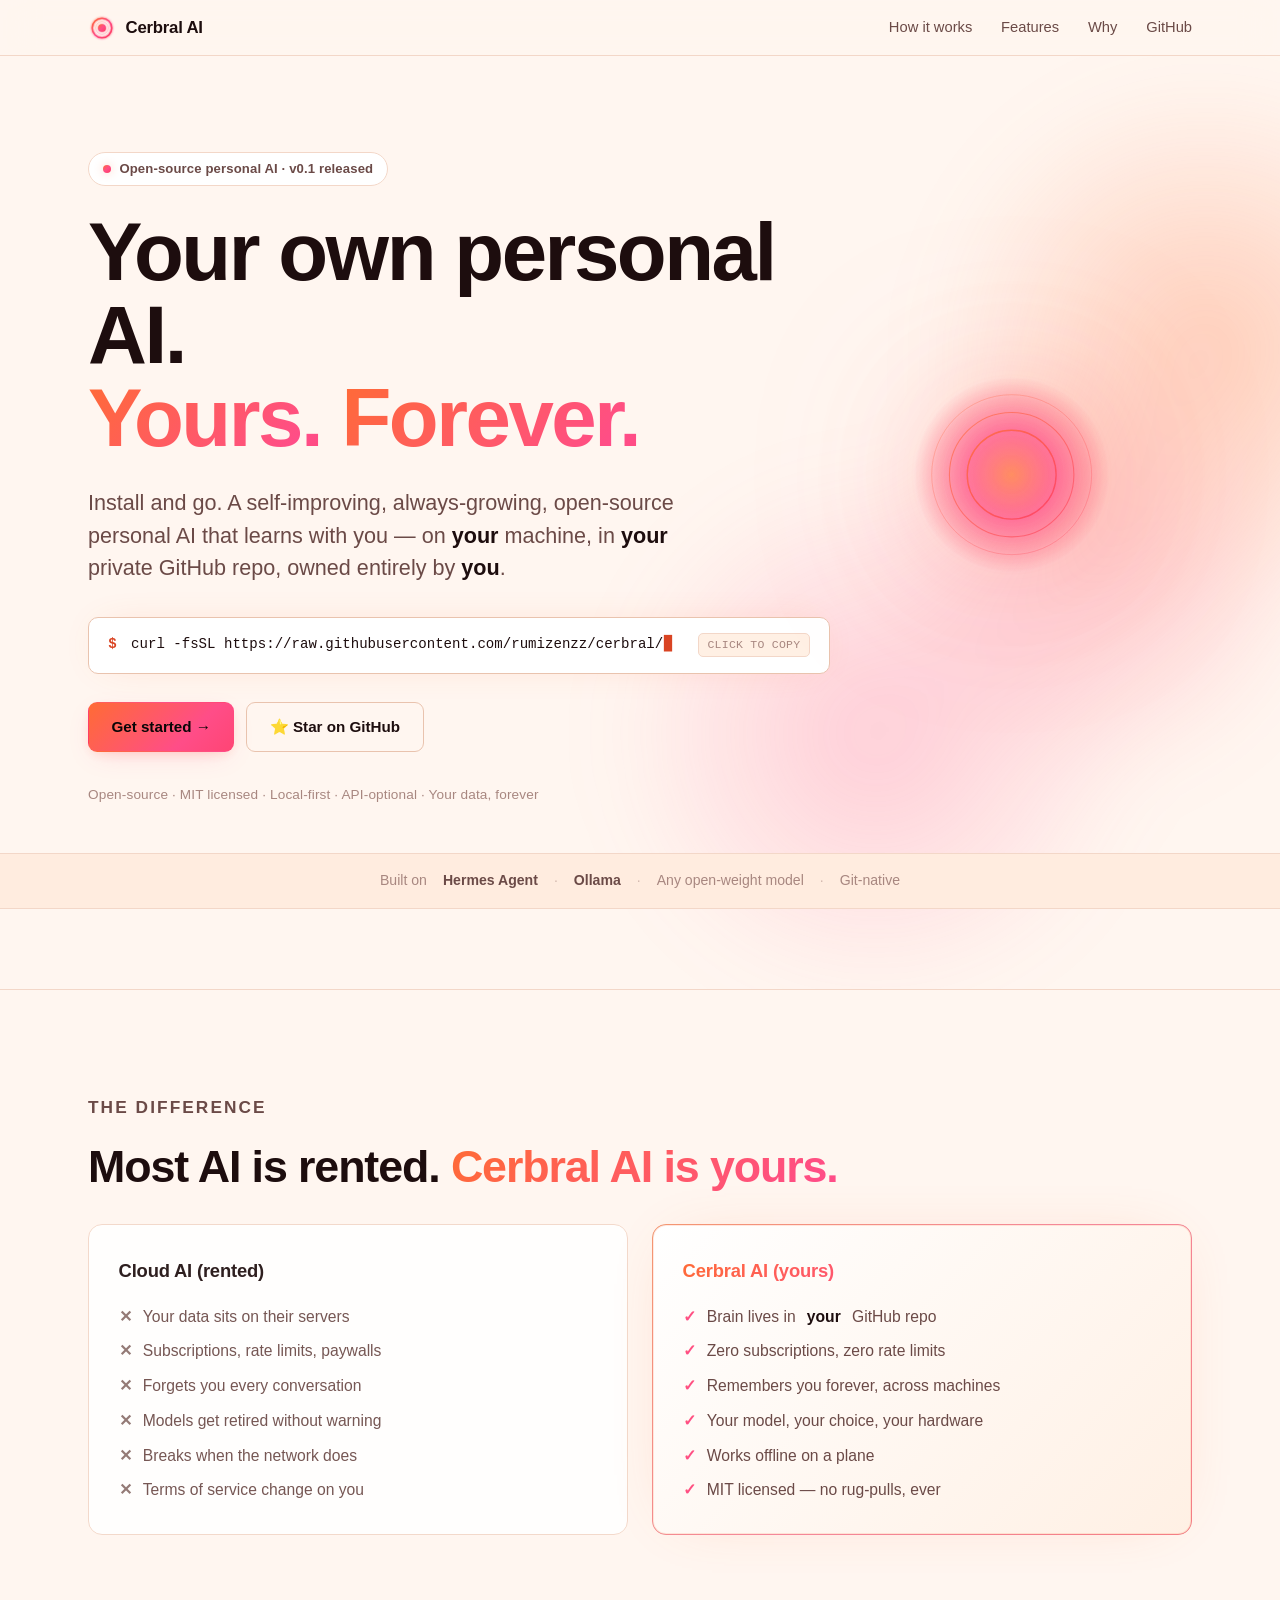
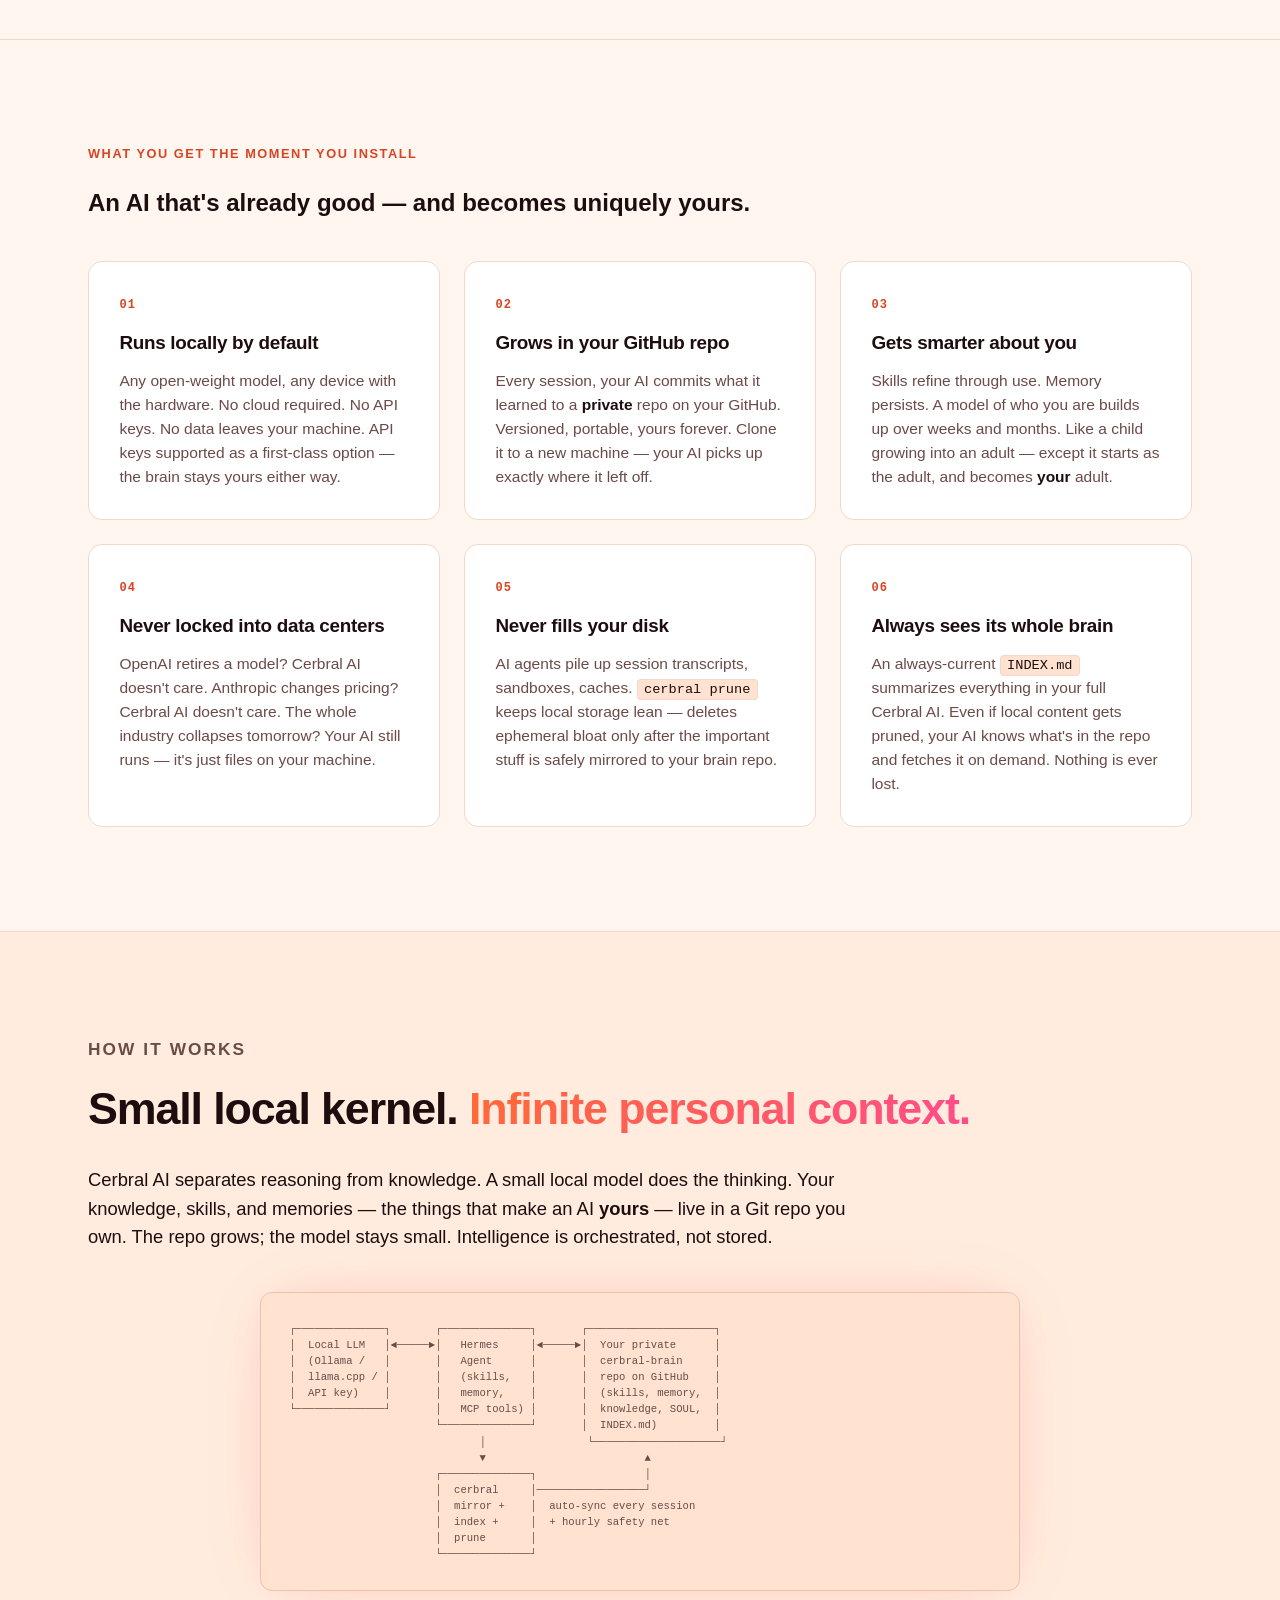
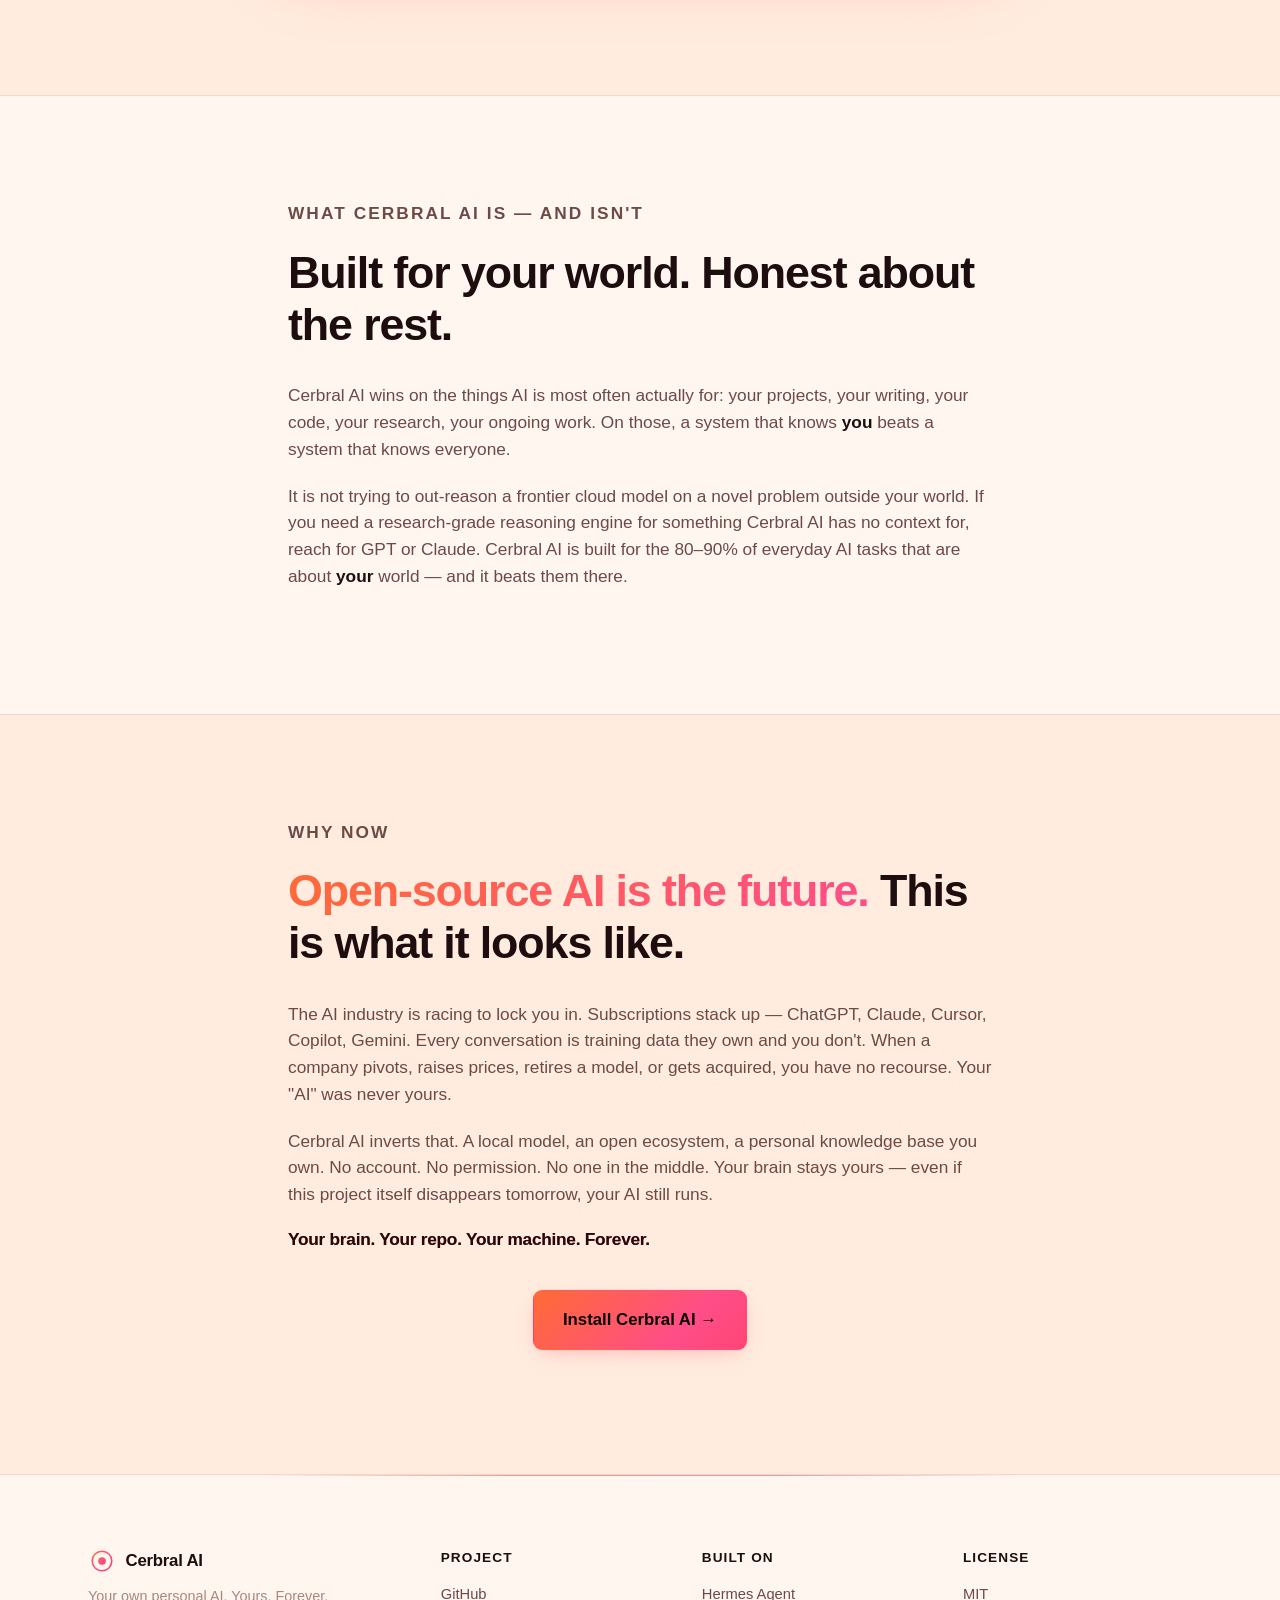
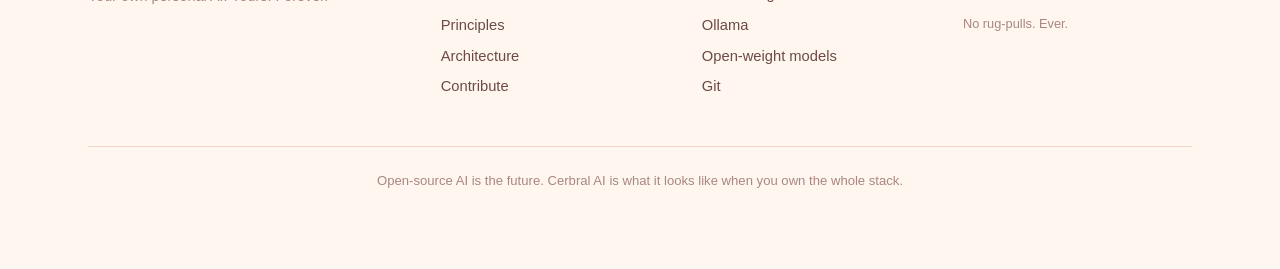
==== site/index.html @ 48c2783c "Magical redesign: warm orange/pink brand, animated hero, typing install cmd Landing page v2 \u2014 f" ====
<!doctype html>
<html lang="en">
<head>
  <meta charset="utf-8">
  <meta name="viewport" content="width=device-width, initial-scale=1">
  <title>Cerbral AI — Your own personal AI. Yours. Forever.</title>
  <meta name="description" content="Install and go. An open-source self-improving personal AI that runs on your machine and learns with you — all your data lives in your own GitHub repo. Never locked behind a paywall. Never in a data center.">
  <meta name="theme-color" content="#0a0607">
  <meta property="og:title" content="Cerbral AI — Your own personal AI. Yours. Forever.">
  <meta property="og:description" content="Install and go. An open-source self-improving personal AI that runs on your machine and learns with you — all your data lives in your own GitHub repo.">
  <meta property="og:type" content="website">
  <meta property="og:url" content="https://cerbral.netlify.app/">
  <link rel="icon" href="data:image/svg+xml,%3Csvg xmlns='http://www.w3.org/2000/svg' viewBox='0 0 100 100'%3E%3Cdefs%3E%3ClinearGradient id='g' x1='0' x2='1' y1='0' y2='1'%3E%3Cstop offset='0%25' stop-color='%23ff6b35'/%3E%3Cstop offset='100%25' stop-color='%23ff3b5c'/%3E%3C/linearGradient%3E%3C/defs%3E%3Ctext y='.9em' font-size='90' fill='url(%23g)'%3E%E2%9C%A6%3C/text%3E%3C/svg%3E">
  <link rel="stylesheet" href="style.css">
</head>
<body>
  <nav class="topbar">
    <div class="container">
      <a class="brand" href="/">
        <svg class="brand-mark" viewBox="0 0 40 40" xmlns="http://www.w3.org/2000/svg" aria-hidden="true">
          <defs>
            <linearGradient id="brandGrad" x1="0" x2="1" y1="0" y2="1">
              <stop offset="0%" stop-color="#ff6b35"/>
              <stop offset="50%" stop-color="#ff4d88"/>
              <stop offset="100%" stop-color="#ff3b5c"/>
            </linearGradient>
            <filter id="brandGlow" x="-50%" y="-50%" width="200%" height="200%">
              <feGaussianBlur stdDeviation="1.6" result="b"/>
              <feMerge><feMergeNode in="b"/><feMergeNode in="SourceGraphic"/></feMerge>
            </filter>
          </defs>
          <circle cx="20" cy="20" r="14" fill="none" stroke="url(#brandGrad)" stroke-width="2.2" filter="url(#brandGlow)"/>
          <circle cx="20" cy="20" r="5.5" fill="url(#brandGrad)" filter="url(#brandGlow)"/>
          <circle cx="20" cy="20" r="9" fill="none" stroke="url(#brandGrad)" stroke-width="0.8" opacity="0.5"/>
        </svg>
        <span>Cerbral AI</span>
      </a>
      <div class="navlinks">
        <a href="#how">How it works</a>
        <a href="#pillars">Features</a>
        <a href="#why">Why</a>
        <a href="https://github.com/rumizenzz/cerbral">GitHub</a>
      </div>
    </div>
  </nav>

  <header class="hero">
    <div class="hero-orb" aria-hidden="true"></div>
    <div class="container hero-grid">
      <div class="hero-left">
        <p class="eyebrow">
          <span class="eyebrow-dot"></span>
          Open-source personal AI · v0.1 released
        </p>
        <h1>
          Your own personal AI.<br>
          <span class="accent">Yours.</span>
          <span class="accent">Forever.</span>
        </h1>
        <p class="lede">
          Install and go. A self-improving, always-growing, open-source
          personal AI that learns with you — on <em>your</em> machine, in
          <em>your</em> private GitHub repo, owned entirely by <em>you</em>.
        </p>
        <div class="install-wrap">
          <div class="install-code" id="installCode" role="button" tabindex="0" aria-label="Click to copy install command">
            <span class="prompt">$</span>
            <span class="cmd"><span id="typed"></span><span class="caret" id="caret">▊</span></span>
            <span class="copy-hint" id="copyHint">click to copy</span>
          </div>
        </div>
        <p class="ctas">
          <a class="btn primary" href="https://github.com/rumizenzz/cerbral#quick-install">Get started →</a>
          <a class="btn ghost" href="https://github.com/rumizenzz/cerbral">⭐ Star on GitHub</a>
        </p>
        <p class="meta">
          Open-source · MIT licensed · Local-first · API-optional · Your data, forever
        </p>
      </div>
      <div class="hero-right">
        <div class="orb-core" aria-hidden="true">
          <svg viewBox="0 0 240 240" class="orb-svg">
            <defs>
              <radialGradient id="orbFill" cx="50%" cy="50%" r="50%">
                <stop offset="0%" stop-color="#ff8a5c" stop-opacity="0.95"/>
                <stop offset="45%" stop-color="#ff4d88" stop-opacity="0.7"/>
                <stop offset="100%" stop-color="#ff3b5c" stop-opacity="0"/>
              </radialGradient>
              <linearGradient id="ringGrad" x1="0" x2="1" y1="0" y2="1">
                <stop offset="0%" stop-color="#ff6b35"/>
                <stop offset="100%" stop-color="#ff3b5c"/>
              </linearGradient>
            </defs>
            <circle cx="120" cy="120" r="110" fill="url(#orbFill)"/>
            <circle cx="120" cy="120" r="70" fill="none" stroke="url(#ringGrad)" stroke-width="1.2" opacity="0.6" class="ring ring-1"/>
            <circle cx="120" cy="120" r="90" fill="none" stroke="url(#ringGrad)" stroke-width="0.8" opacity="0.4" class="ring ring-2"/>
            <circle cx="120" cy="120" r="50" fill="none" stroke="url(#ringGrad)" stroke-width="1.5" opacity="0.8" class="ring ring-3"/>
          </svg>
        </div>
      </div>
    </div>
    <div class="trust-strip">
      <div class="container trust-row">
        <span>Built on</span>
        <a href="https://github.com/NousResearch/hermes-agent">Hermes Agent</a>
        <span class="dot">·</span>
        <a href="https://ollama.com">Ollama</a>
        <span class="dot">·</span>
        <span>Any open-weight model</span>
        <span class="dot">·</span>
        <span>Git-native</span>
      </div>
    </div>
  </header>

  <section class="section compare" id="compare">
    <div class="container">
      <p class="section-eyebrow">The difference</p>
      <h2>Most AI is rented. <span class="accent">Cerbral AI is yours.</span></h2>
      <div class="compare-grid">
        <div class="compare-card their">
          <h3>Cloud AI (rented)</h3>
          <ul>
            <li><span class="x">✕</span> Your data sits on their servers</li>
            <li><span class="x">✕</span> Subscriptions, rate limits, paywalls</li>
            <li><span class="x">✕</span> Forgets you every conversation</li>
            <li><span class="x">✕</span> Models get retired without warning</li>
            <li><span class="x">✕</span> Breaks when the network does</li>
            <li><span class="x">✕</span> Terms of service change on you</li>
          </ul>
        </div>
        <div class="compare-card ours">
          <h3>Cerbral AI (yours)</h3>
          <ul>
            <li><span class="check">✓</span> Brain lives in <em>your</em> GitHub repo</li>
            <li><span class="check">✓</span> Zero subscriptions, zero rate limits</li>
            <li><span class="check">✓</span> Remembers you forever, across machines</li>
            <li><span class="check">✓</span> Your model, your choice, your hardware</li>
            <li><span class="check">✓</span> Works offline on a plane</li>
            <li><span class="check">✓</span> MIT licensed — no rug-pulls, ever</li>
          </ul>
        </div>
      </div>
    </div>
  </section>

  <section class="pillars" id="pillars">
    <div class="container">
      <p class="section-eyebrow">What you get the moment you install</p>
      <h2>An AI that's already good — and becomes uniquely <span class="accent">yours</span>.</h2>
      <div class="pillar-grid">
        <div class="pillar">
          <div class="pillar-num">01</div>
          <h3>Runs locally by default</h3>
          <p>Any open-weight model, any device with the hardware. No cloud required. No API keys. No data leaves your machine. API keys supported as a first-class option — the brain stays yours either way.</p>
        </div>
        <div class="pillar">
          <div class="pillar-num">02</div>
          <h3>Grows in your GitHub repo</h3>
          <p>Every session, your AI commits what it learned to a <em>private</em> repo on your GitHub. Versioned, portable, yours forever. Clone it to a new machine — your AI picks up exactly where it left off.</p>
        </div>
        <div class="pillar">
          <div class="pillar-num">03</div>
          <h3>Gets smarter about you</h3>
          <p>Skills refine through use. Memory persists. A model of who you are builds up over weeks and months. Like a child growing into an adult — except it starts as the adult, and becomes <em>your</em> adult.</p>
        </div>
        <div class="pillar">
          <div class="pillar-num">04</div>
          <h3>Never locked into data centers</h3>
          <p>OpenAI retires a model? Cerbral AI doesn't care. Anthropic changes pricing? Cerbral AI doesn't care. The whole industry collapses tomorrow? Your AI still runs — it's just files on your machine.</p>
        </div>
        <div class="pillar">
          <div class="pillar-num">05</div>
          <h3>Never fills your disk</h3>
          <p>AI agents pile up session transcripts, sandboxes, caches. <code>cerbral prune</code> keeps local storage lean — deletes ephemeral bloat only after the important stuff is safely mirrored to your brain repo.</p>
        </div>
        <div class="pillar">
          <div class="pillar-num">06</div>
          <h3>Always sees its whole brain</h3>
          <p>An always-current <code>INDEX.md</code> summarizes everything in your full Cerbral AI. Even if local content gets pruned, your AI knows what's in the repo and fetches it on demand. Nothing is ever lost.</p>
        </div>
      </div>
    </div>
  </section>

  <section class="section dark" id="how">
    <div class="container">
      <p class="section-eyebrow">How it works</p>
      <h2>Small local kernel. <span class="accent">Infinite personal context.</span></h2>
      <p class="section-lede">
        Cerbral AI separates reasoning from knowledge. A small local model
        does the thinking. Your knowledge, skills, and memories — the things
        that make an AI <em>yours</em> — live in a Git repo you own. The
        repo grows; the model stays small. Intelligence is orchestrated,
        not stored.
      </p>
      <pre class="diagram"><code>┌──────────────┐       ┌──────────────┐       ┌────────────────────┐
│  Local LLM   │◄─────►│   Hermes     │◄─────►│  Your private      │
│  (Ollama /   │       │   Agent      │       │  cerbral-brain     │
│  llama.cpp / │       │   (skills,   │       │  repo on GitHub    │
│  API key)    │       │   memory,    │       │  (skills, memory,  │
└──────────────┘       │   MCP tools) │       │  knowledge, SOUL,  │
                       └──────────────┘       │  INDEX.md)         │
                              │                └────────────────────┘
                              ▼                         ▲
                       ┌──────────────┐                 │
                       │  cerbral     │─────────────────┘
                       │  mirror +    │  auto-sync every session
                       │  index +     │  + hourly safety net
                       │  prune       │
                       └──────────────┘</code></pre>
    </div>
  </section>

  <section class="section" id="what-it-is">
    <div class="container narrow">
      <p class="section-eyebrow">What Cerbral AI is — and isn't</p>
      <h2>Built for your world. Honest about the rest.</h2>
      <p>
        Cerbral AI wins on the things AI is most often actually for: your
        projects, your writing, your code, your research, your ongoing work.
        On those, a system that knows <em>you</em> beats a system that knows
        everyone.
      </p>
      <p>
        It is not trying to out-reason a frontier cloud model on a novel
        problem outside your world. If you need a research-grade reasoning
        engine for something Cerbral AI has no context for, reach for GPT or
        Claude. Cerbral AI is built for the 80–90% of everyday AI tasks that
        are about <em>your</em> world — and it beats them there.
      </p>
    </div>
  </section>

  <section class="section dark" id="why">
    <div class="container narrow">
      <p class="section-eyebrow">Why now</p>
      <h2><span class="accent">Open-source AI is the future.</span> This is what it looks like.</h2>
      <p>
        The AI industry is racing to lock you in. Subscriptions stack up —
        ChatGPT, Claude, Cursor, Copilot, Gemini. Every conversation is
        training data they own and you don't. When a company pivots, raises
        prices, retires a model, or gets acquired, you have no recourse.
        Your "AI" was never yours.
      </p>
      <p>
        Cerbral AI inverts that. A local model, an open ecosystem, a
        personal knowledge base you own. No account. No permission. No one
        in the middle. Your brain stays yours — even if this project itself
        disappears tomorrow, your AI still runs.
      </p>
      <p class="tagline">
        <strong>Your brain. Your repo. Your machine. Forever.</strong>
      </p>
      <p class="ctas center">
        <a class="btn primary big" href="https://github.com/rumizenzz/cerbral#quick-install">Install Cerbral AI →</a>
      </p>
    </div>
  </section>

  <footer>
    <div class="container">
      <div class="footer-grid">
        <div class="footer-brand">
          <a class="brand" href="/">
            <svg class="brand-mark" viewBox="0 0 40 40" aria-hidden="true">
              <use href="#brandGrad-ref" />
              <circle cx="20" cy="20" r="14" fill="none" stroke="url(#brandGrad)" stroke-width="2.2"/>
              <circle cx="20" cy="20" r="5.5" fill="url(#brandGrad)"/>
            </svg>
            <span>Cerbral AI</span>
          </a>
          <p class="small">Your own personal AI. Yours. Forever.</p>
        </div>
        <div class="footer-col">
          <h4>Project</h4>
          <a href="https://github.com/rumizenzz/cerbral">GitHub</a>
          <a href="https://github.com/rumizenzz/cerbral/blob/main/PRINCIPLES.md">Principles</a>
          <a href="https://github.com/rumizenzz/cerbral/blob/main/docs/architecture.md">Architecture</a>
          <a href="https://github.com/rumizenzz/cerbral/blob/main/CONTRIBUTING.md">Contribute</a>
        </div>
        <div class="footer-col">
          <h4>Built on</h4>
          <a href="https://github.com/NousResearch/hermes-agent">Hermes Agent</a>
          <a href="https://ollama.com">Ollama</a>
          <a href="https://huggingface.co">Open-weight models</a>
          <a href="https://git-scm.com">Git</a>
        </div>
        <div class="footer-col">
          <h4>License</h4>
          <a href="https://github.com/rumizenzz/cerbral/blob/main/LICENSE">MIT</a>
          <p class="small">No rug-pulls. Ever.</p>
        </div>
      </div>
      <p class="footer-bottom small">
        Open-source AI is the future. Cerbral AI is what it looks like when you own the whole stack.
      </p>
    </div>
  </footer>

  <script src="main.js" defer></script>
</body>
</html>
---- site/style.css ----
:root {
  /* Cerbral AI warm brand palette */
  --brand-orange: #ff6b35;
  --brand-pink:   #ff4d88;
  --brand-red:    #ff3b5c;
  --brand-peach:  #ffa06b;
  --brand-amber:  #ffb877;
  --brand-gradient: linear-gradient(135deg, #ff6b35 0%, #ff4d88 50%, #ff3b5c 100%);
  --brand-gradient-soft: linear-gradient(135deg, rgba(255,107,53,.15) 0%, rgba(255,77,136,.12) 100%);

  --bg:          #0a0607;
  --bg-elev:     #120c0e;
  --bg-card:     #1a1215;
  --bg-card-2:   #201519;
  --fg:          #f6ede9;
  --fg-muted:    #c3a8a2;
  --fg-subtle:   #8b706c;
  --accent:      var(--brand-orange);
  --accent-2:    var(--brand-pink);
  --rule:        #2a1d20;
  --rule-strong: #3a272b;
  --code-bg:     #1d1216;
  --glow-orange: rgba(255, 107, 53, 0.30);
  --glow-pink:   rgba(255, 77, 136, 0.25);
  --glow-red:    rgba(255, 59, 92, 0.25);

  --ff-sans: -apple-system, BlinkMacSystemFont, "Inter", "Segoe UI", "Helvetica Neue", Arial, sans-serif;
  --ff-mono: ui-monospace, "SF Mono", "JetBrains Mono", Menlo, Consolas, monospace;
  --ff-display: "Inter", -apple-system, BlinkMacSystemFont, sans-serif;
}

@media (prefers-color-scheme: light) {
  :root {
    --bg:          #fff6f0;
    --bg-elev:     #ffecdf;
    --bg-card:     #ffffff;
    --bg-card-2:   #fff0e4;
    --fg:          #1d0d0e;
    --fg-muted:    #6b4a47;
    --fg-subtle:   #a88780;
    --accent:      #d94423;
    --accent-2:    #c63472;
    --rule:        #f3d7c8;
    --rule-strong: #e9c3ae;
    --code-bg:     #ffe3d0;
  }
}

* { box-sizing: border-box; }

html { scroll-behavior: smooth; }

html, body {
  margin: 0;
  padding: 0;
  background: var(--bg);
  color: var(--fg);
  font-family: var(--ff-sans);
  line-height: 1.55;
  -webkit-font-smoothing: antialiased;
  text-rendering: optimizeLegibility;
  overflow-x: hidden;
}

a {
  color: var(--accent);
  text-decoration: none;
  border-bottom: 1px solid transparent;
  transition: color 0.2s ease, border-color 0.2s ease;
}
a:hover { color: var(--accent-2); border-bottom-color: var(--accent-2); }

code {
  font-family: var(--ff-mono);
  font-size: 0.92em;
  background: var(--code-bg);
  padding: 0.15em 0.45em;
  border-radius: 4px;
  color: var(--fg);
  border: 1px solid var(--rule);
}

pre {
  font-family: var(--ff-mono);
  background: var(--code-bg);
  padding: 1.75rem;
  border-radius: 12px;
  overflow-x: auto;
  font-size: 0.78rem;
  line-height: 1.5;
  color: var(--fg-muted);
  border: 1px solid var(--rule);
}
pre code { background: none; padding: 0; color: inherit; border: none; }

.container {
  max-width: 1160px;
  margin: 0 auto;
  padding: 0 1.75rem;
  position: relative;
  z-index: 1;
}
.container.narrow { max-width: 760px; }

::selection { background: var(--accent); color: #0a0607; }

/* ---------- TOPBAR ---------- */
.topbar {
  position: sticky;
  top: 0;
  z-index: 50;
  backdrop-filter: blur(18px) saturate(140%);
  -webkit-backdrop-filter: blur(18px) saturate(140%);
  background: color-mix(in srgb, var(--bg) 78%, transparent);
  border-bottom: 1px solid var(--rule);
}
.topbar .container {
  display: flex;
  align-items: center;
  justify-content: space-between;
  padding-top: 0.85rem;
  padding-bottom: 0.85rem;
}
.brand {
  display: flex;
  align-items: center;
  gap: 0.6rem;
  color: var(--fg);
  font-weight: 700;
  font-size: 1.05rem;
  letter-spacing: -0.015em;
  border-bottom: none;
}
.brand:hover { color: var(--fg); border-bottom: none; }
.brand-mark { width: 28px; height: 28px; flex-shrink: 0; }
.navlinks {
  display: flex;
  align-items: center;
  gap: 1.8rem;
}
.navlinks a {
  color: var(--fg-muted);
  font-size: 0.92rem;
  border-bottom: none;
  font-weight: 500;
}
.navlinks a:hover { color: var(--fg); border-bottom: none; }
@media (max-width: 620px) {
  .navlinks { gap: 1rem; font-size: 0.85rem; }
  .navlinks a:not(:last-child) { display: none; }
}

/* ---------- HERO ---------- */
.hero {
  position: relative;
  padding: 6rem 0 5rem;
  border-bottom: 1px solid var(--rule);
  isolation: isolate;
  overflow: hidden;
}
.hero-orb {
  position: absolute;
  inset: -10% -20% auto auto;
  width: 90vw;
  height: 90vw;
  max-width: 1100px;
  max-height: 1100px;
  background:
    radial-gradient(ellipse 45% 45% at 70% 35%, var(--glow-orange) 0%, transparent 55%),
    radial-gradient(ellipse 40% 40% at 40% 70%, var(--glow-pink)   0%, transparent 60%),
    radial-gradient(ellipse 30% 30% at 60% 55%, var(--glow-red)    0%, transparent 65%);
  filter: blur(40px);
  animation: heroBreathe 16s ease-in-out infinite alternate;
  z-index: -1;
  pointer-events: none;
}
@keyframes heroBreathe {
  0%   { transform: translate(0,0)    scale(1);    opacity: 0.85; }
  50%  { transform: translate(-2%,1%) scale(1.08); opacity: 1;    }
  100% { transform: translate(2%,-1%) scale(1.02); opacity: 0.9;  }
}

.hero-grid {
  display: grid;
  grid-template-columns: 1.35fr 0.85fr;
  gap: 3rem;
  align-items: center;
}
@media (max-width: 900px) {
  .hero-grid { grid-template-columns: 1fr; gap: 2rem; }
  .hero-right { order: -1; display: flex; justify-content: center; }
}

.eyebrow {
  display: inline-flex;
  align-items: center;
  gap: 0.55rem;
  font-size: 0.82rem;
  font-weight: 600;
  color: var(--fg-muted);
  background: var(--bg-card);
  border: 1px solid var(--rule);
  padding: 0.35rem 0.85rem;
  border-radius: 999px;
  margin: 0 0 1.5rem;
  letter-spacing: 0.01em;
}
.eyebrow-dot {
  width: 8px; height: 8px;
  border-radius: 50%;
  background: var(--brand-gradient);
  box-shadow: 0 0 10px var(--glow-orange);
  animation: pulseDot 2.2s ease-in-out infinite;
}
@keyframes pulseDot {
  0%, 100% { opacity: 1;   transform: scale(1); }
  50%      { opacity: 0.6; transform: scale(1.25); }
}

.hero h1 {
  font-family: var(--ff-display);
  font-size: clamp(2.7rem, 7vw, 5.1rem);
  line-height: 1.02;
  letter-spacing: -0.03em;
  margin: 0 0 1.75rem;
  font-weight: 800;
  color: var(--fg);
}
.hero h1 .accent {
  background: var(--brand-gradient);
  background-size: 200% auto;
  -webkit-background-clip: text;
  background-clip: text;
  color: transparent;
  font-weight: 800;
  animation: shimmer 6s linear infinite;
  display: inline-block;
}
@keyframes shimmer {
  0%   { background-position:   0% 50%; }
  100% { background-position: 200% 50%; }
}

.hero .lede {
  font-size: clamp(1.1rem, 1.8vw, 1.35rem);
  max-width: 600px;
  color: var(--fg-muted);
  margin: 0 0 2rem;
  line-height: 1.5;
}
.hero .lede em { color: var(--fg); font-style: normal; font-weight: 600; }

.install-wrap { margin: 0 0 1.75rem; }
.install-code {
  display: flex;
  align-items: center;
  gap: 0.9rem;
  font-family: var(--ff-mono);
  font-size: 0.88rem;
  padding: 0.95rem 1.2rem;
  background: var(--bg-card);
  border: 1px solid var(--rule-strong);
  border-radius: 10px;
  color: var(--fg);
  white-space: nowrap;
  overflow: hidden;
  cursor: pointer;
  position: relative;
  box-shadow: 0 0 40px -18px var(--glow-orange), inset 0 1px 0 rgba(255,255,255,0.03);
  transition: border-color 0.2s ease, box-shadow 0.3s ease;
  max-width: max-content;
}
.install-code:hover {
  border-color: var(--accent);
  box-shadow: 0 0 60px -10px var(--glow-orange), 0 0 30px -15px var(--glow-pink);
}
.install-code .prompt {
  color: var(--accent);
  font-weight: 700;
  flex-shrink: 0;
}
.install-code .cmd {
  color: var(--fg);
  min-width: 0;
  display: inline-flex;
  align-items: center;
}
.install-code .caret {
  display: inline-block;
  margin-left: 1px;
  color: var(--accent);
  animation: caretBlink 1s steps(1) infinite;
}
@keyframes caretBlink { 50% { opacity: 0; } }
.install-code .copy-hint {
  margin-left: 0.5rem;
  font-size: 0.72rem;
  color: var(--fg-subtle);
  padding: 0.15rem 0.55rem;
  border-radius: 5px;
  background: var(--bg-card-2);
  border: 1px solid var(--rule);
  letter-spacing: 0.02em;
  text-transform: uppercase;
  flex-shrink: 0;
  transition: background 0.2s ease, color 0.2s ease;
}
.install-code.copied .copy-hint {
  background: var(--brand-gradient);
  color: #0a0607;
  border-color: transparent;
}

.ctas {
  margin: 0 0 2rem;
  display: flex;
  gap: 0.75rem;
  flex-wrap: wrap;
}
.meta {
  font-size: 0.85rem;
  color: var(--fg-subtle);
  margin: 0;
  letter-spacing: 0.01em;
}

/* --- Hero orb (right side) --- */
.hero-right { display: flex; justify-content: center; align-items: center; }
.orb-core {
  width: min(360px, 80%);
  aspect-ratio: 1;
  position: relative;
  filter: drop-shadow(0 0 60px var(--glow-orange)) drop-shadow(0 0 90px var(--glow-pink));
}
.orb-svg { width: 100%; height: 100%; animation: orbFloat 9s ease-in-out infinite alternate; }
@keyframes orbFloat {
  0%   { transform: translateY(0)    rotate(-1deg); }
  100% { transform: translateY(-10px) rotate(2deg); }
}
.orb-svg .ring { transform-origin: 120px 120px; }
.ring-1 { animation: spin 28s linear infinite; }
.ring-2 { animation: spin 40s linear infinite reverse; }
.ring-3 { animation: spin 18s linear infinite; }
@keyframes spin { to { transform: rotate(360deg); } }

/* --- Trust strip under hero --- */
.trust-strip {
  margin-top: 3rem;
  padding: 1rem 0;
  border-top: 1px solid var(--rule);
  border-bottom: 1px solid var(--rule);
  background: var(--bg-elev);
  font-size: 0.88rem;
  color: var(--fg-subtle);
}
.trust-row {
  display: flex;
  gap: 1rem;
  align-items: center;
  justify-content: center;
  flex-wrap: wrap;
}
.trust-row a {
  color: var(--fg-muted);
  font-weight: 600;
  border-bottom: none;
}
.trust-row a:hover { color: var(--accent); border-bottom: none; }
.trust-row .dot { color: var(--fg-subtle); opacity: 0.5; }

/* ---------- BUTTONS ---------- */
.btn {
  display: inline-block;
  padding: 0.78rem 1.4rem;
  border-radius: 9px;
  font-weight: 600;
  font-size: 0.95rem;
  border: 1px solid var(--rule-strong);
  color: var(--fg);
  background: var(--bg-card);
  transition: transform 0.15s ease, border-color 0.2s ease, box-shadow 0.2s ease;
  cursor: pointer;
  border-bottom-color: var(--rule-strong);
}
.btn:hover {
  border-color: var(--accent);
  border-bottom-color: var(--accent);
  transform: translateY(-2px);
  color: var(--fg);
}
.btn.ghost { background: transparent; }
.btn.primary {
  background: var(--brand-gradient);
  background-size: 150% auto;
  color: #0a0607;
  border: 1px solid transparent;
  box-shadow: 0 8px 28px -10px var(--glow-pink), 0 4px 14px -6px var(--glow-orange);
}
.btn.primary:hover {
  background-position: right center;
  transform: translateY(-2px);
  box-shadow: 0 14px 38px -8px var(--glow-pink), 0 8px 20px -6px var(--glow-orange);
  color: #0a0607;
  border-color: transparent;
}
.btn.big { padding: 1rem 1.8rem; font-size: 1.05rem; }

/* ---------- SECTIONS ---------- */
.section {
  padding: 6.5rem 0;
  border-bottom: 1px solid var(--rule);
  position: relative;
}
.section.dark { background: var(--bg-elev); }

.section-eyebrow {
  font-size: 0.8rem;
  font-weight: 700;
  text-transform: uppercase;
  letter-spacing: 0.12em;
  color: var(--accent);
  margin: 0 0 1rem;
}
.section h2 {
  font-family: var(--ff-display);
  font-size: clamp(1.9rem, 4vw, 2.8rem);
  letter-spacing: -0.025em;
  line-height: 1.15;
  margin: 0 0 2rem;
  font-weight: 800;
  color: var(--fg);
}
.section h2 .accent {
  background: var(--brand-gradient);
  background-size: 200% auto;
  -webkit-background-clip: text;
  background-clip: text;
  color: transparent;
  animation: shimmer 6s linear infinite;
  display: inline-block;
}

.section p {
  font-size: 1.08rem;
  color: var(--fg-muted);
  max-width: 720px;
  margin: 0 0 1.25rem;
}
.section p em,
.section p strong {
  color: var(--fg);
  font-weight: 600;
  font-style: normal;
}
.section-lede {
  font-size: 1.15rem !important;
  max-width: 780px !important;
  color: var(--fg) !important;
  margin-bottom: 2.5rem !important;
}

/* ---------- COMPARE ---------- */
.compare-grid {
  display: grid;
  grid-template-columns: 1fr 1fr;
  gap: 1.5rem;
  margin-top: 1.5rem;
}
@media (max-width: 780px) { .compare-grid { grid-template-columns: 1fr; } }
.compare-card {
  padding: 2rem 1.85rem;
  border-radius: 14px;
  border: 1px solid var(--rule);
  background: var(--bg-card);
}
.compare-card h3 {
  margin: 0 0 1.25rem;
  font-size: 1.15rem;
  letter-spacing: -0.01em;
}
.compare-card ul {
  list-style: none;
  padding: 0;
  margin: 0;
  display: flex;
  flex-direction: column;
  gap: 0.75rem;
}
.compare-card li {
  font-size: 0.98rem;
  color: var(--fg-muted);
  display: flex;
  gap: 0.7rem;
  align-items: flex-start;
  line-height: 1.45;
}
.compare-card li em { color: var(--fg); font-style: normal; font-weight: 600; }
.compare-card .x { color: #8b706c; flex-shrink: 0; font-weight: 700; }
.compare-card .check {
  flex-shrink: 0;
  font-weight: 700;
  background: var(--brand-gradient);
  -webkit-background-clip: text;
  background-clip: text;
  color: transparent;
}
.compare-card.their { opacity: 0.92; }
.compare-card.ours {
  background: linear-gradient(135deg, var(--bg-card) 0%, var(--bg-card-2) 100%);
  border-color: var(--rule-strong);
  box-shadow: 0 0 60px -30px var(--glow-orange), inset 0 0 0 1px rgba(255,107,53,0.15);
  position: relative;
}
.compare-card.ours::before {
  content: "";
  position: absolute;
  inset: -1px;
  border-radius: 14px;
  padding: 1px;
  background: var(--brand-gradient);
  -webkit-mask: linear-gradient(#fff 0 0) content-box, linear-gradient(#fff 0 0);
  -webkit-mask-composite: xor;
          mask-composite: exclude;
  pointer-events: none;
  opacity: 0.5;
}
.compare-card.ours h3 {
  background: var(--brand-gradient);
  -webkit-background-clip: text;
  background-clip: text;
  color: transparent;
  font-weight: 800;
}

/* ---------- PILLARS ---------- */
.pillars {
  padding: 6.5rem 0;
  border-bottom: 1px solid var(--rule);
}
.pillar-grid {
  display: grid;
  grid-template-columns: repeat(auto-fit, minmax(300px, 1fr));
  gap: 1.5rem;
  margin-top: 2.5rem;
}
.pillar {
  background: var(--bg-card);
  padding: 2.1rem 1.9rem 1.85rem;
  border-radius: 14px;
  border: 1px solid var(--rule);
  transition: border-color 0.2s ease, transform 0.2s ease, box-shadow 0.3s ease;
  position: relative;
  overflow: hidden;
}
.pillar::before {
  content: "";
  position: absolute;
  inset: -1px;
  border-radius: 14px;
  padding: 1px;
  background: var(--brand-gradient);
  -webkit-mask: linear-gradient(#fff 0 0) content-box, linear-gradient(#fff 0 0);
  -webkit-mask-composite: xor;
          mask-composite: exclude;
  opacity: 0;
  transition: opacity 0.3s ease;
  pointer-events: none;
}
.pillar:hover {
  transform: translateY(-5px);
  box-shadow: 0 16px 40px -18px var(--glow-orange);
}
.pillar:hover::before { opacity: 0.8; }
.pillar-num {
  font-family: var(--ff-mono);
  font-size: 0.75rem;
  color: var(--accent);
  margin-bottom: 0.85rem;
  font-weight: 700;
  letter-spacing: 0.1em;
}
.pillar h3 {
  font-size: 1.18rem;
  margin: 0 0 0.75rem;
  letter-spacing: -0.015em;
  font-weight: 700;
  color: var(--fg);
}
.pillar p {
  margin: 0;
  color: var(--fg-muted);
  font-size: 0.97rem;
  line-height: 1.55;
}
.pillar p em { color: var(--fg); font-style: normal; font-weight: 600; }
.pillar code { font-size: 0.88em; }

/* ---------- DIAGRAM ---------- */
.diagram {
  font-size: 0.72rem;
  line-height: 1.4;
  margin: 0 auto;
  max-width: 760px;
  box-shadow: 0 0 80px -30px var(--glow-orange), 0 0 40px -20px var(--glow-pink);
  border-color: var(--rule-strong);
}
@media (max-width: 640px) { .diagram { font-size: 0.56rem; padding: 1rem; } }

.tagline {
  margin-top: 2.5rem;
  font-size: clamp(1.35rem, 2.6vw, 1.7rem);
  color: var(--fg);
  letter-spacing: -0.015em;
  font-weight: 600;
  line-height: 1.3;
}
.tagline strong {
  background: var(--brand-gradient);
  background-size: 200% auto;
  -webkit-background-clip: text;
  background-clip: text;
  color: transparent;
  font-weight: 800;
  animation: shimmer 6s linear infinite;
}
.ctas.center {
  justify-content: center;
  display: flex;
  margin-top: 2.5rem;
}

/* ---------- FOOTER ---------- */
footer {
  padding: 4.5rem 0 4rem;
  background: var(--bg);
  color: var(--fg-subtle);
  font-size: 0.9rem;
  position: relative;
  overflow: hidden;
}
footer::before {
  content: "";
  position: absolute;
  top: 0;
  left: 50%;
  width: 60%;
  height: 1px;
  transform: translateX(-50%);
  background: linear-gradient(90deg, transparent, var(--accent), var(--accent-2), transparent);
  opacity: 0.5;
}
.footer-grid {
  display: grid;
  grid-template-columns: 1.4fr 1fr 1fr 1fr;
  gap: 2rem;
  margin-bottom: 2.5rem;
}
@media (max-width: 780px) { .footer-grid { grid-template-columns: 1fr 1fr; gap: 1.5rem; } }
.footer-brand .brand { margin-bottom: 0.6rem; }
.footer-brand p.small { color: var(--fg-subtle); margin: 0; }
.footer-col h4 {
  color: var(--fg);
  font-size: 0.85rem;
  letter-spacing: 0.08em;
  text-transform: uppercase;
  margin: 0 0 0.9rem;
  font-weight: 700;
}
.footer-col a {
  display: block;
  color: var(--fg-muted);
  font-size: 0.92rem;
  margin-bottom: 0.5rem;
  border-bottom: none;
}
.footer-col a:hover { color: var(--accent); border-bottom: none; }
.footer-col p.small { color: var(--fg-subtle); margin-top: 0.3rem; font-size: 0.8rem; }
.footer-bottom {
  border-top: 1px solid var(--rule);
  padding-top: 1.5rem;
  color: var(--fg-subtle);
  font-size: 0.82rem;
  text-align: center;
}

/* ---------- RESPONSIVE ---------- */
@media (max-width: 640px) {
  .hero { padding: 4rem 0 3.5rem; }
  .section, .pillars { padding: 4.5rem 0; }
  .pillar { padding: 1.6rem 1.45rem 1.35rem; }
  .compare-card { padding: 1.5rem 1.35rem; }
  .install-code { font-size: 0.75rem; padding: 0.75rem 0.9rem; }
}

/* ---------- ENTRANCE ANIMATIONS ---------- */
.hero h1,
.hero .lede,
.hero .install-wrap,
.hero .ctas,
.hero .meta,
.hero .eyebrow,
.hero-right {
  animation: fadeRise 0.9s cubic-bezier(0.22, 1, 0.36, 1) both;
}
.hero .eyebrow      { animation-delay: 0.05s; }
.hero h1            { animation-delay: 0.15s; }
.hero .lede         { animation-delay: 0.3s;  }
.hero .install-wrap { animation-delay: 0.45s; }
.hero .ctas         { animation-delay: 0.55s; }
.hero .meta         { animation-delay: 0.65s; }
.hero-right         { animation-delay: 0.3s;  }

@keyframes fadeRise {
  from { opacity: 0; transform: translateY(18px); }
  to   { opacity: 1; transform: translateY(0);    }
}

@media (prefers-reduced-motion: reduce) {
  *, *::before, *::after {
    animation-duration: 0.01ms !important;
    animation-iteration-count: 1 !important;
    transition-duration: 0.01ms !important;
  }
  .orb-svg .ring { animation: none; }
}
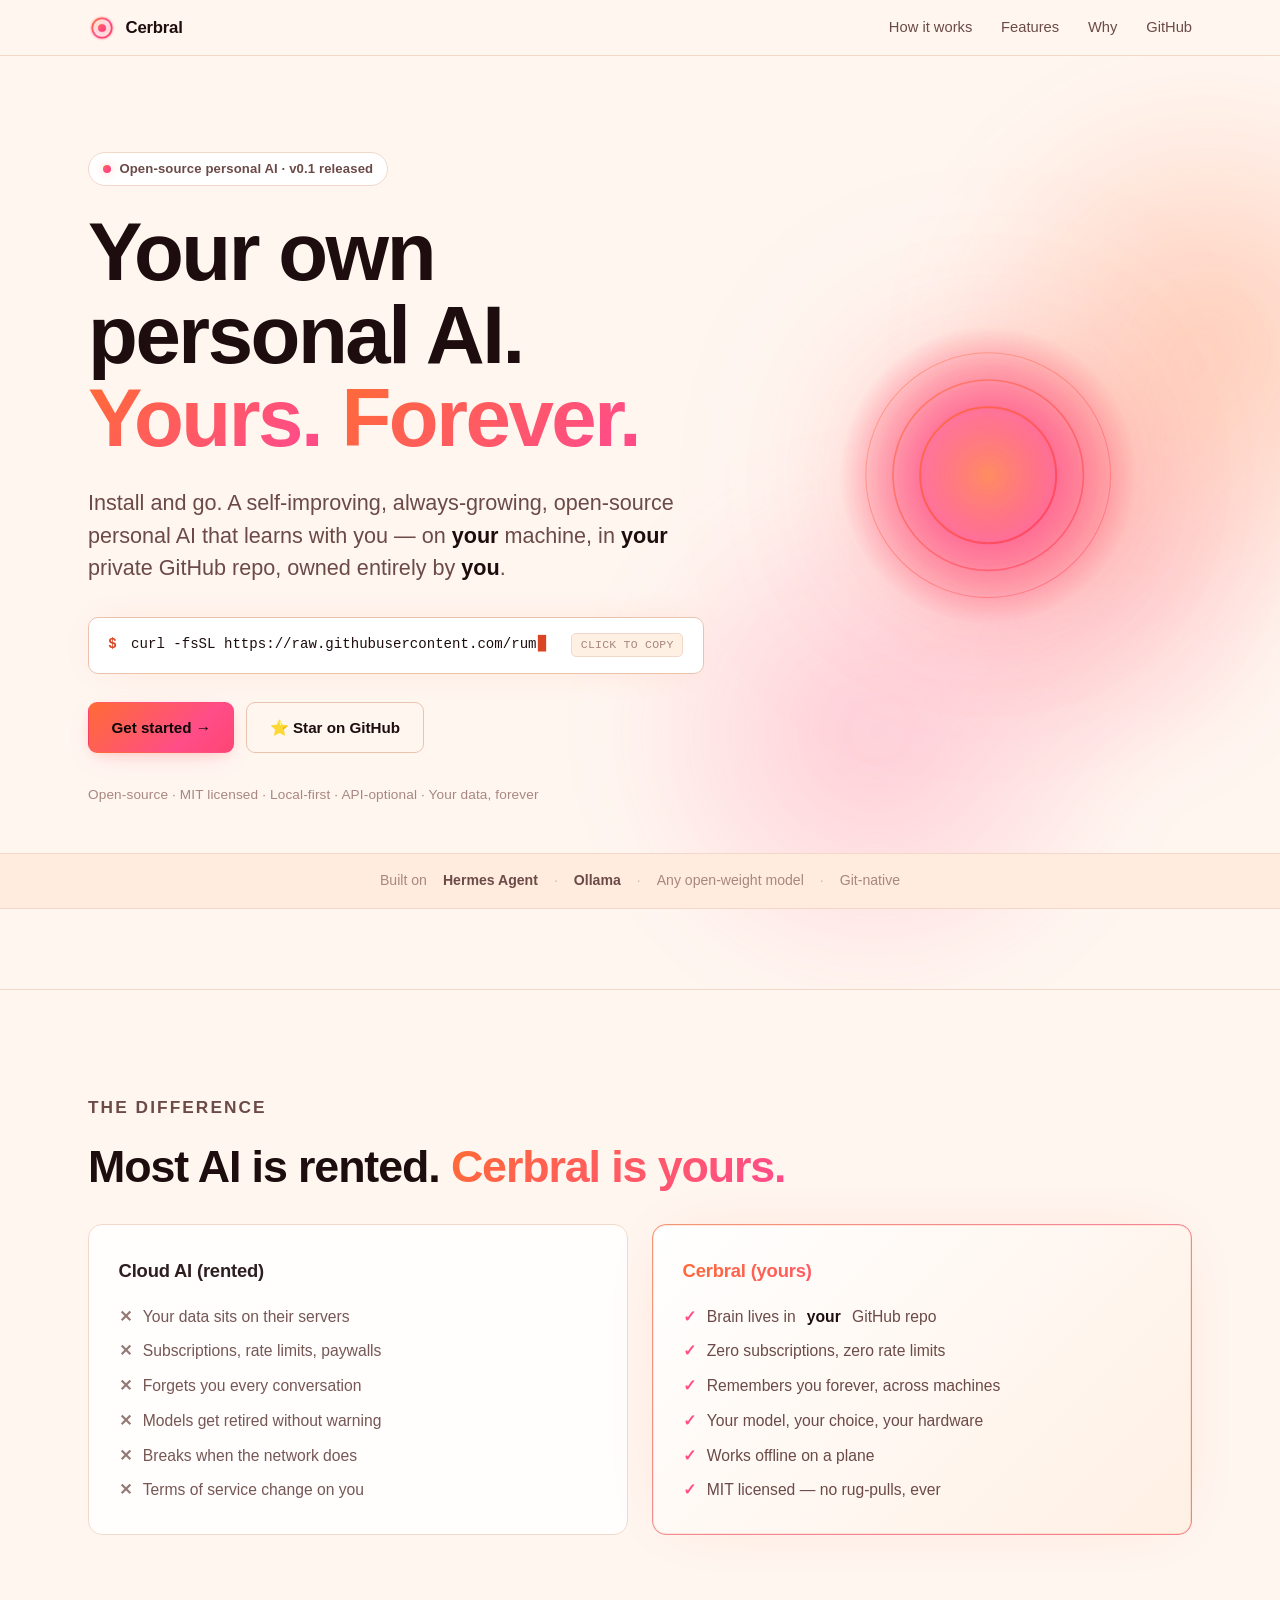
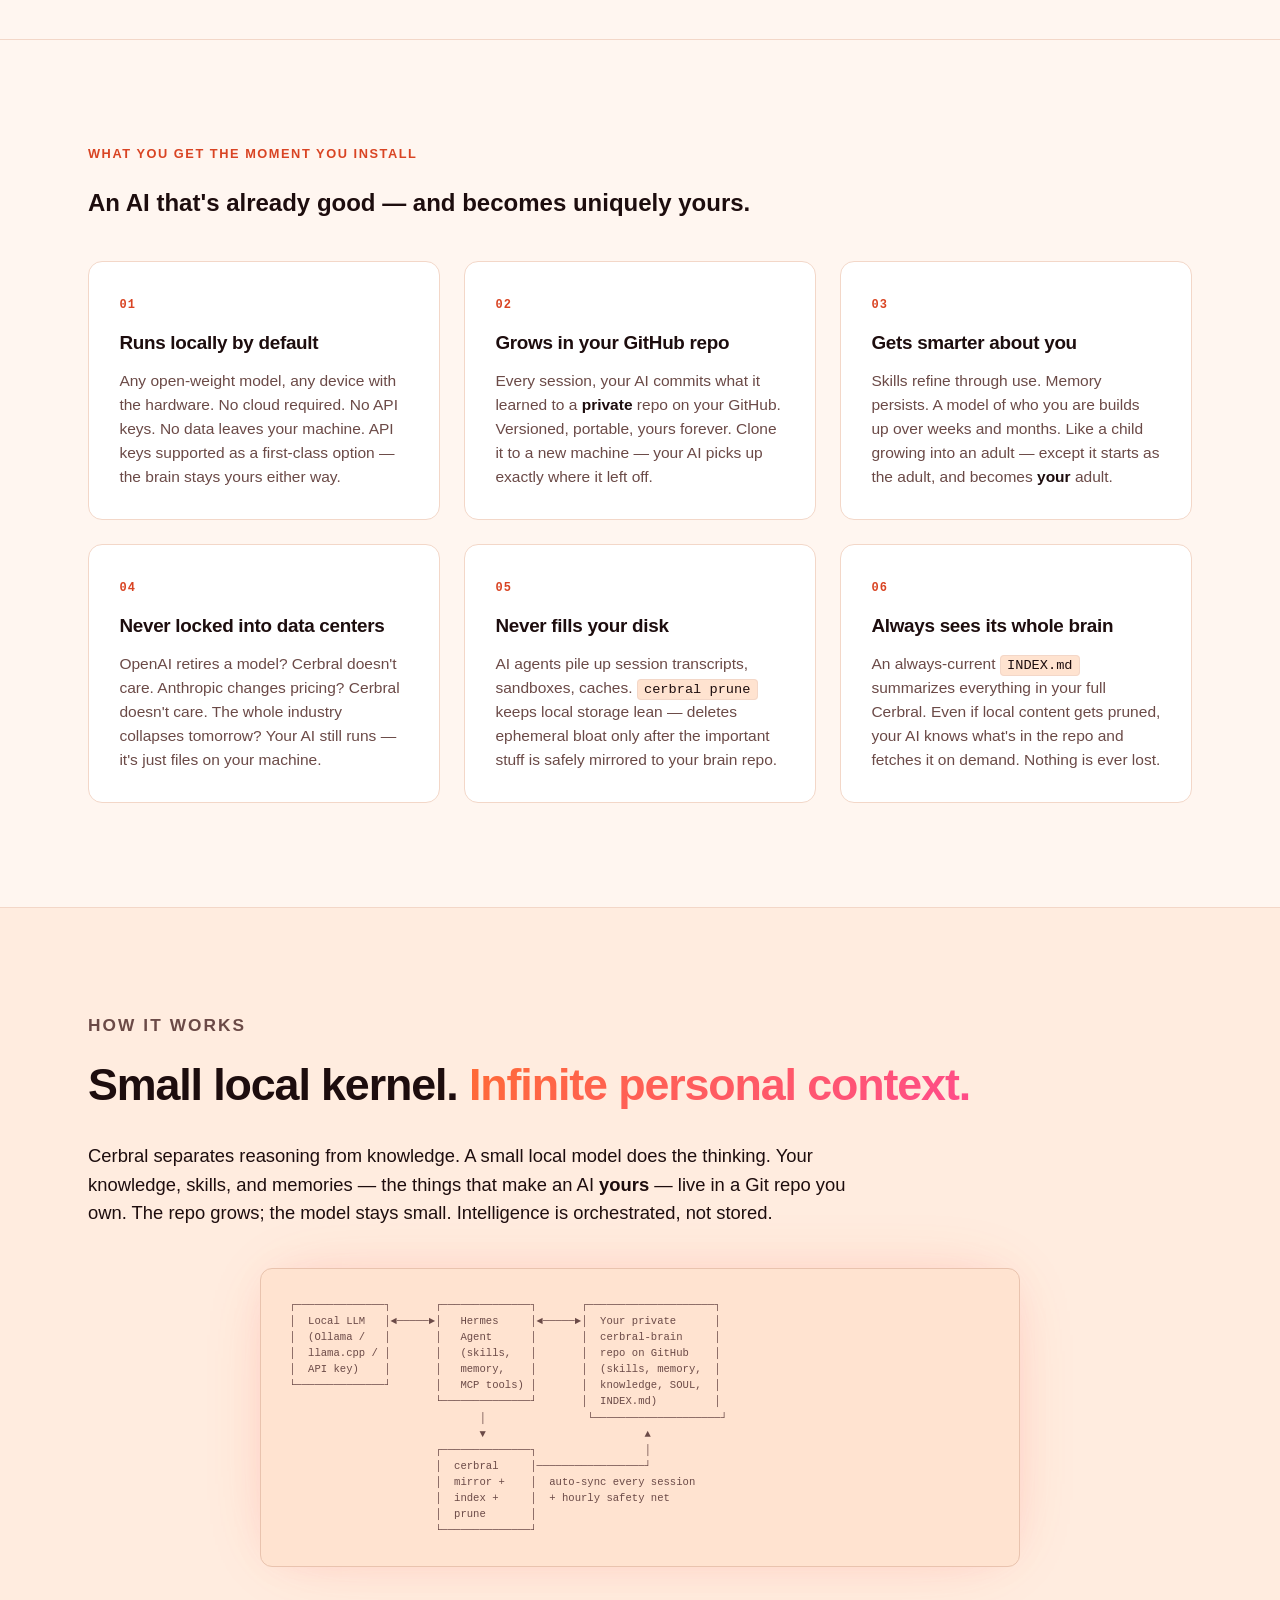
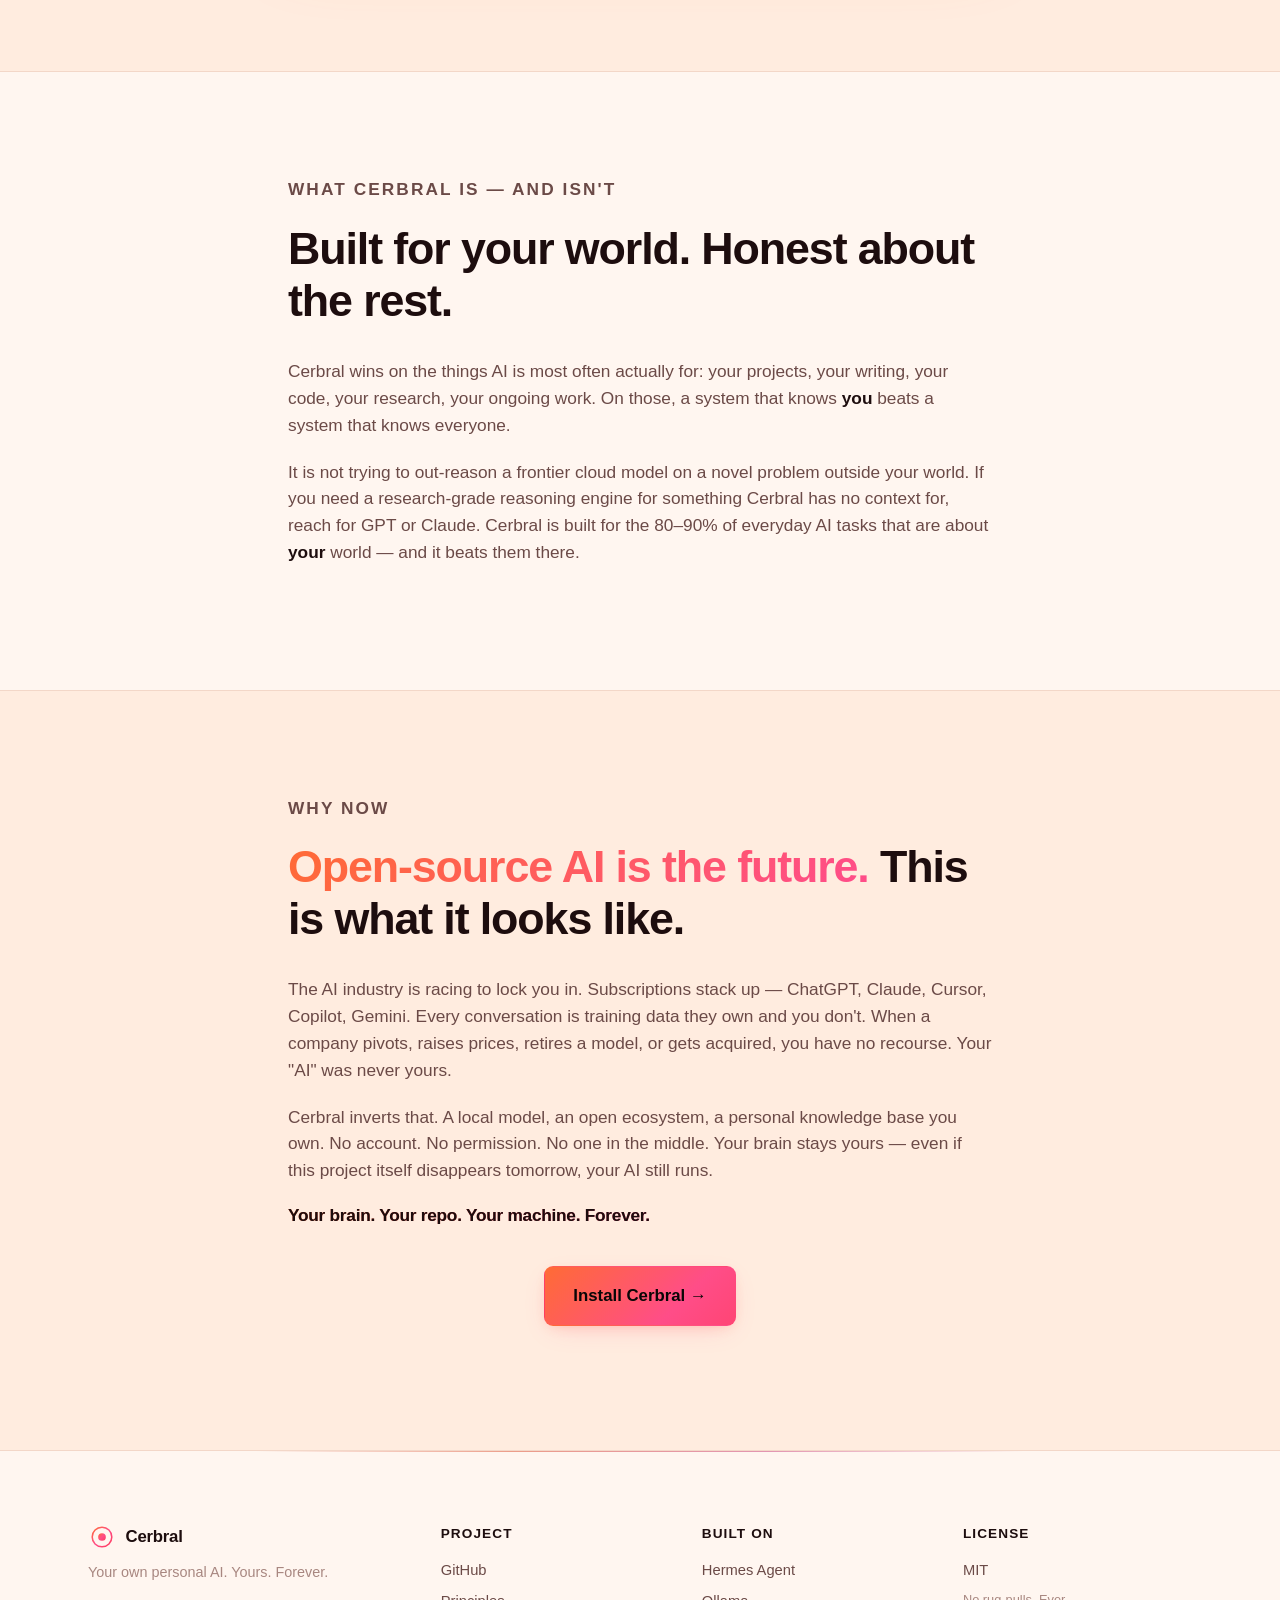
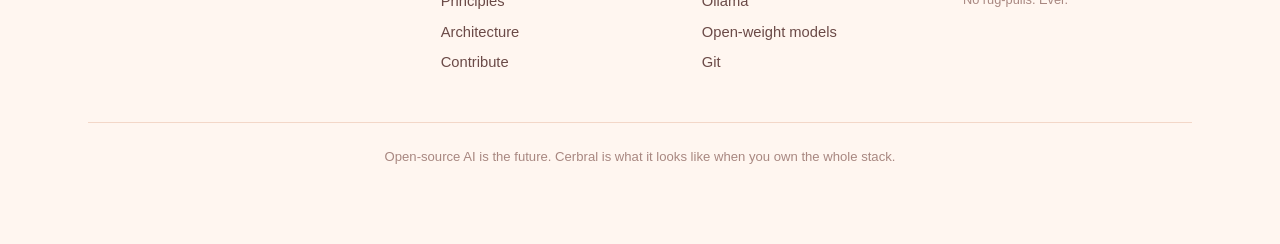
==== commit 06c264cc: "Rename 'Cerbral AI' \u2192 'Cerbral' across the product Claude is 'Claude', not 'Claude AI' \u2014 s" ====
--- a/site/index.html
+++ b/site/index.html
@@ -3,10 +3,10 @@
 <head>
   <meta charset="utf-8">
   <meta name="viewport" content="width=device-width, initial-scale=1">
-  <title>Cerbral AI — Your own personal AI. Yours. Forever.</title>
+  <title>Cerbral — Your own personal AI. Yours. Forever.</title>
   <meta name="description" content="Install and go. An open-source self-improving personal AI that runs on your machine and learns with you — all your data lives in your own GitHub repo. Never locked behind a paywall. Never in a data center.">
   <meta name="theme-color" content="#0a0607">
-  <meta property="og:title" content="Cerbral AI — Your own personal AI. Yours. Forever.">
+  <meta property="og:title" content="Cerbral — Your own personal AI. Yours. Forever.">
   <meta property="og:description" content="Install and go. An open-source self-improving personal AI that runs on your machine and learns with you — all your data lives in your own GitHub repo.">
   <meta property="og:type" content="website">
   <meta property="og:url" content="https://cerbral.netlify.app/">
@@ -33,7 +33,7 @@
           <circle cx="20" cy="20" r="5.5" fill="url(#brandGrad)" filter="url(#brandGlow)"/>
           <circle cx="20" cy="20" r="9" fill="none" stroke="url(#brandGrad)" stroke-width="0.8" opacity="0.5"/>
         </svg>
-        <span>Cerbral AI</span>
+        <span>Cerbral</span>
       </a>
       <div class="navlinks">
         <a href="#how">How it works</a>
@@ -116,7 +116,7 @@
   <section class="section compare" id="compare">
     <div class="container">
       <p class="section-eyebrow">The difference</p>
-      <h2>Most AI is rented. <span class="accent">Cerbral AI is yours.</span></h2>
+      <h2>Most AI is rented. <span class="accent">Cerbral is yours.</span></h2>
       <div class="compare-grid">
         <div class="compare-card their">
           <h3>Cloud AI (rented)</h3>
@@ -130,7 +130,7 @@
           </ul>
         </div>
         <div class="compare-card ours">
-          <h3>Cerbral AI (yours)</h3>
+          <h3>Cerbral (yours)</h3>
           <ul>
             <li><span class="check">✓</span> Brain lives in <em>your</em> GitHub repo</li>
             <li><span class="check">✓</span> Zero subscriptions, zero rate limits</li>
@@ -167,7 +167,7 @@
         <div class="pillar">
           <div class="pillar-num">04</div>
           <h3>Never locked into data centers</h3>
-          <p>OpenAI retires a model? Cerbral AI doesn't care. Anthropic changes pricing? Cerbral AI doesn't care. The whole industry collapses tomorrow? Your AI still runs — it's just files on your machine.</p>
+          <p>OpenAI retires a model? Cerbral doesn't care. Anthropic changes pricing? Cerbral doesn't care. The whole industry collapses tomorrow? Your AI still runs — it's just files on your machine.</p>
         </div>
         <div class="pillar">
           <div class="pillar-num">05</div>
@@ -177,7 +177,7 @@
         <div class="pillar">
           <div class="pillar-num">06</div>
           <h3>Always sees its whole brain</h3>
-          <p>An always-current <code>INDEX.md</code> summarizes everything in your full Cerbral AI. Even if local content gets pruned, your AI knows what's in the repo and fetches it on demand. Nothing is ever lost.</p>
+          <p>An always-current <code>INDEX.md</code> summarizes everything in your full Cerbral. Even if local content gets pruned, your AI knows what's in the repo and fetches it on demand. Nothing is ever lost.</p>
         </div>
       </div>
     </div>
@@ -188,7 +188,7 @@
       <p class="section-eyebrow">How it works</p>
       <h2>Small local kernel. <span class="accent">Infinite personal context.</span></h2>
       <p class="section-lede">
-        Cerbral AI separates reasoning from knowledge. A small local model
+        Cerbral separates reasoning from knowledge. A small local model
         does the thinking. Your knowledge, skills, and memories — the things
         that make an AI <em>yours</em> — live in a Git repo you own. The
         repo grows; the model stays small. Intelligence is orchestrated,
@@ -214,10 +214,10 @@
 
   <section class="section" id="what-it-is">
     <div class="container narrow">
-      <p class="section-eyebrow">What Cerbral AI is — and isn't</p>
+      <p class="section-eyebrow">What Cerbral is — and isn't</p>
       <h2>Built for your world. Honest about the rest.</h2>
       <p>
-        Cerbral AI wins on the things AI is most often actually for: your
+        Cerbral wins on the things AI is most often actually for: your
         projects, your writing, your code, your research, your ongoing work.
         On those, a system that knows <em>you</em> beats a system that knows
         everyone.
@@ -225,8 +225,8 @@
       <p>
         It is not trying to out-reason a frontier cloud model on a novel
         problem outside your world. If you need a research-grade reasoning
-        engine for something Cerbral AI has no context for, reach for GPT or
-        Claude. Cerbral AI is built for the 80–90% of everyday AI tasks that
+        engine for something Cerbral has no context for, reach for GPT or
+        Claude. Cerbral is built for the 80–90% of everyday AI tasks that
         are about <em>your</em> world — and it beats them there.
       </p>
     </div>
@@ -244,7 +244,7 @@
         Your "AI" was never yours.
       </p>
       <p>
-        Cerbral AI inverts that. A local model, an open ecosystem, a
+        Cerbral inverts that. A local model, an open ecosystem, a
         personal knowledge base you own. No account. No permission. No one
         in the middle. Your brain stays yours — even if this project itself
         disappears tomorrow, your AI still runs.
@@ -253,7 +253,7 @@
         <strong>Your brain. Your repo. Your machine. Forever.</strong>
       </p>
       <p class="ctas center">
-        <a class="btn primary big" href="https://github.com/rumizenzz/cerbral#quick-install">Install Cerbral AI →</a>
+        <a class="btn primary big" href="https://github.com/rumizenzz/cerbral#quick-install">Install Cerbral →</a>
       </p>
     </div>
   </section>
@@ -268,7 +268,7 @@
               <circle cx="20" cy="20" r="14" fill="none" stroke="url(#brandGrad)" stroke-width="2.2"/>
               <circle cx="20" cy="20" r="5.5" fill="url(#brandGrad)"/>
             </svg>
-            <span>Cerbral AI</span>
+            <span>Cerbral</span>
           </a>
           <p class="small">Your own personal AI. Yours. Forever.</p>
         </div>
@@ -293,7 +293,7 @@
         </div>
       </div>
       <p class="footer-bottom small">
-        Open-source AI is the future. Cerbral AI is what it looks like when you own the whole stack.
+        Open-source AI is the future. Cerbral is what it looks like when you own the whole stack.
       </p>
     </div>
   </footer>
--- a/site/style.css
+++ b/site/style.css
@@ -1,5 +1,5 @@
 :root {
-  /* Cerbral AI warm brand palette */
+  /* Cerbral warm brand palette */
   --brand-orange: #ff6b35;
   --brand-pink:   #ff4d88;
   --brand-red:    #ff3b5c;
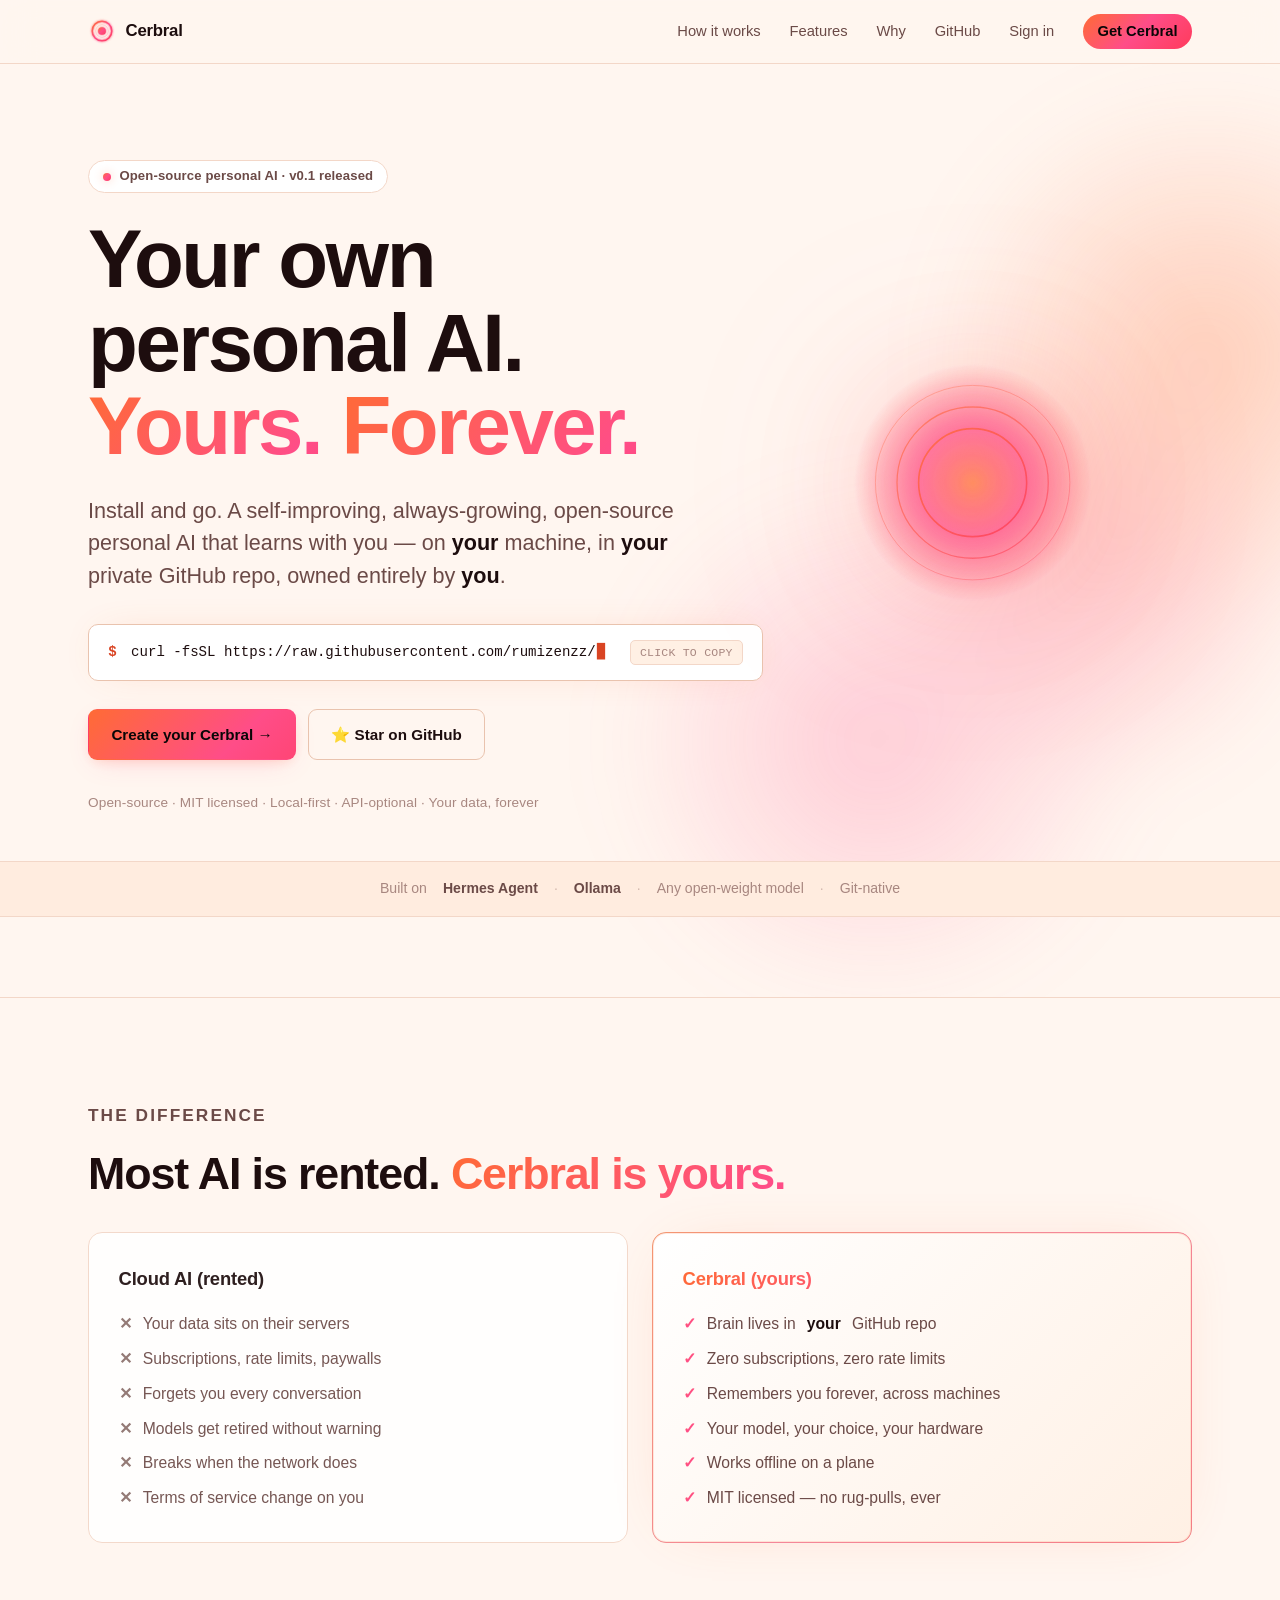
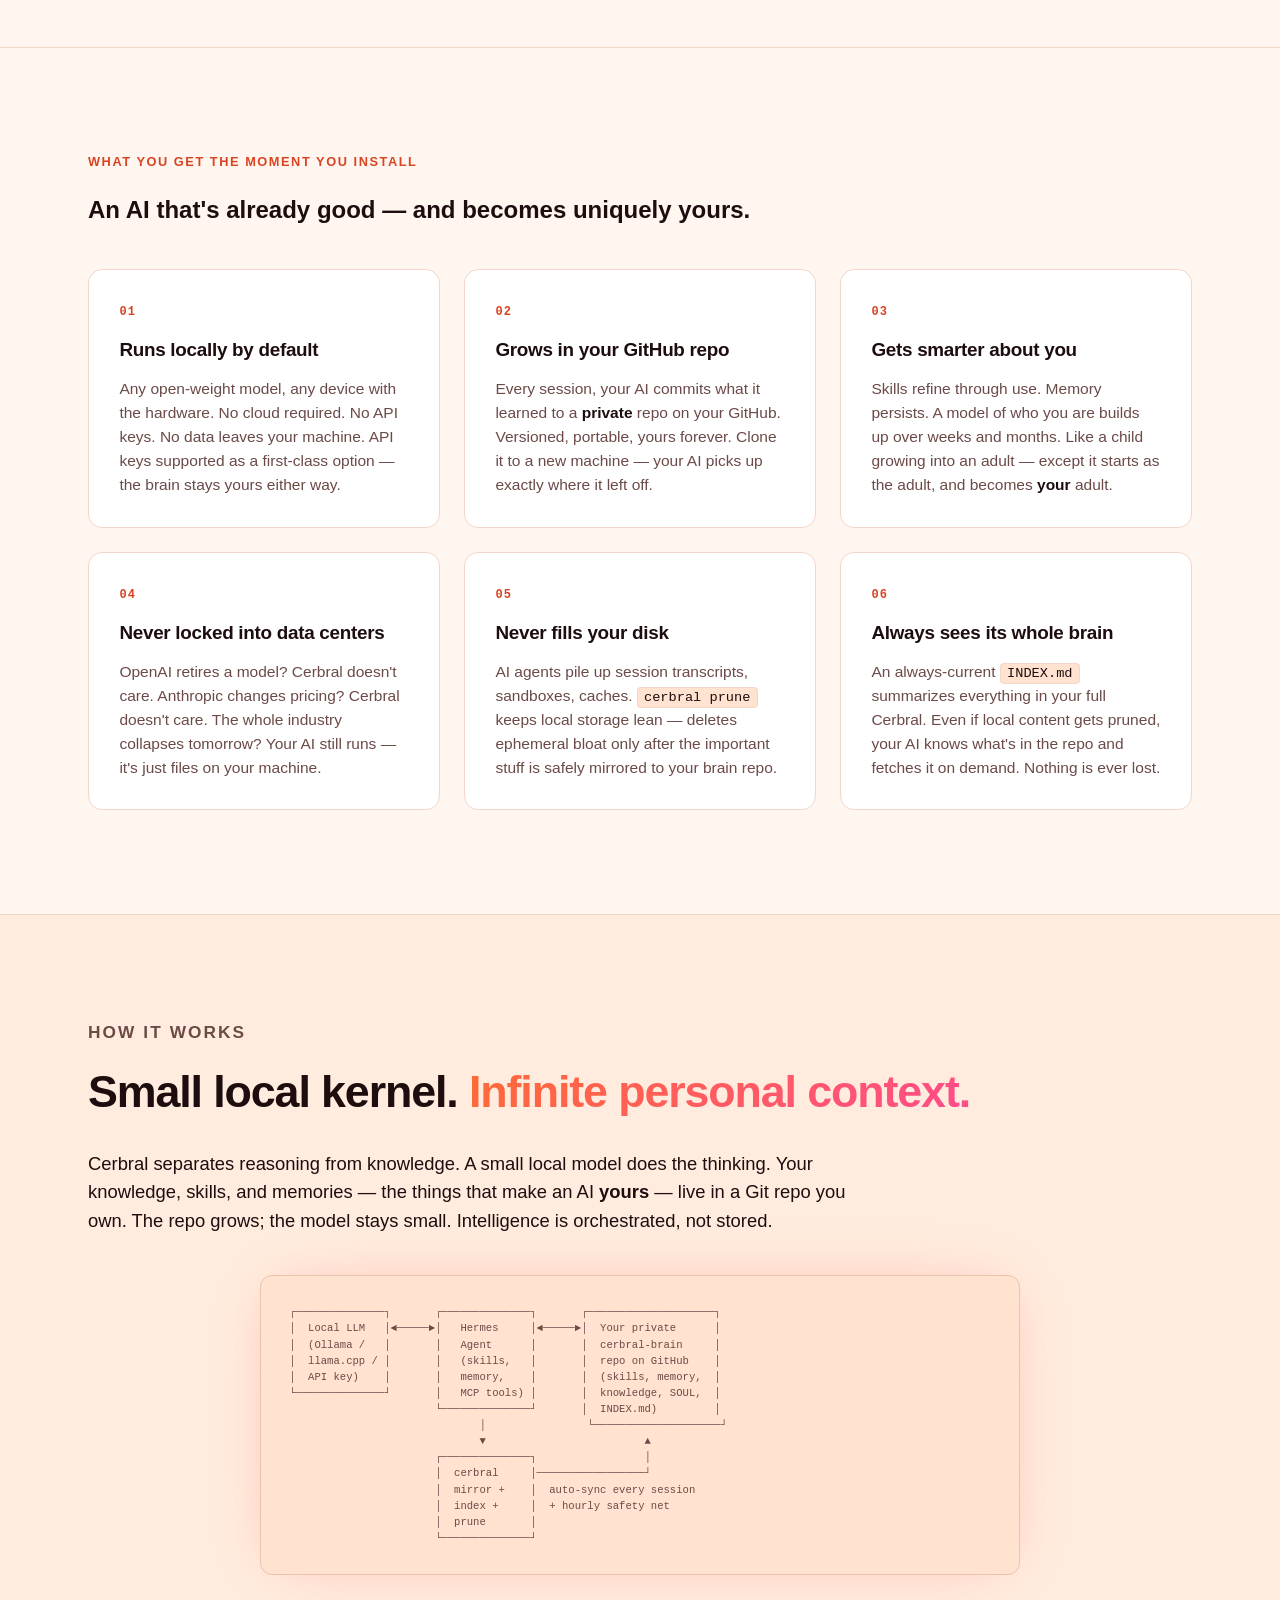
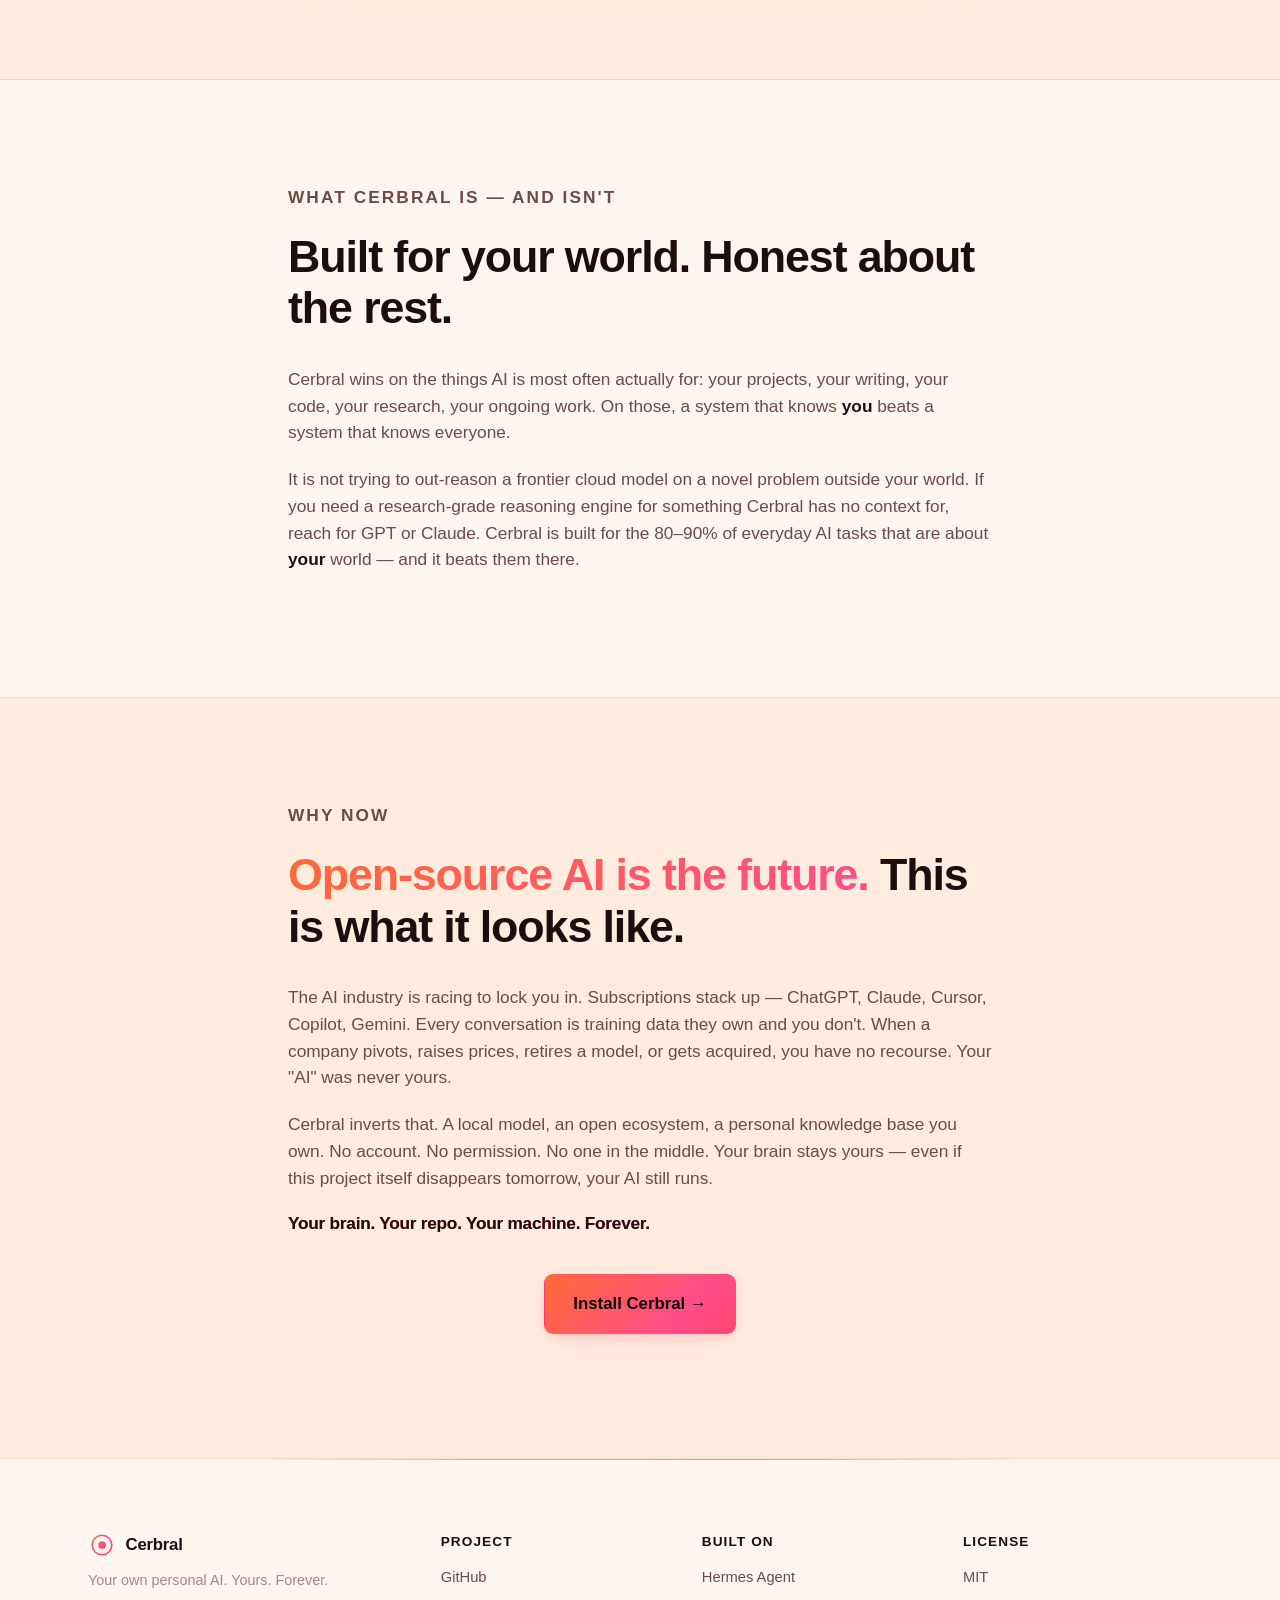
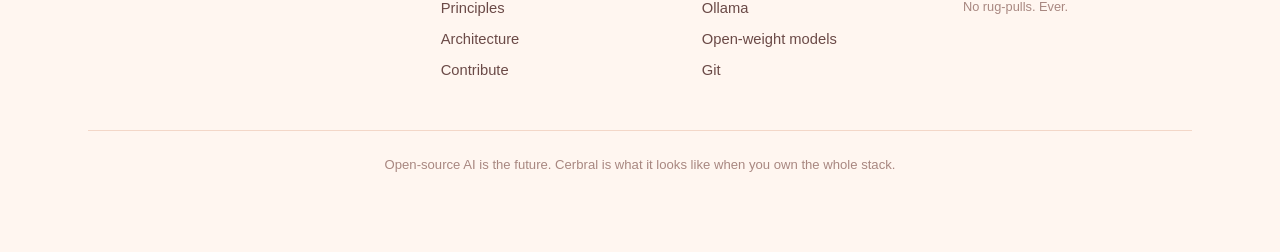
==== commit ccdf98bd: "Auth: signup/login via magic-link + GitHub OAuth + brain-repo creation Adds the /signup → /check-ema" ====
--- a/site/index.html
+++ b/site/index.html
@@ -40,6 +40,8 @@
         <a href="#pillars">Features</a>
         <a href="#why">Why</a>
         <a href="https://github.com/rumizenzz/cerbral">GitHub</a>
+        <a href="/login">Sign in</a>
+        <a class="nav-cta" href="/signup">Get Cerbral</a>
       </div>
     </div>
   </nav>
@@ -70,7 +72,7 @@
           </div>
         </div>
         <p class="ctas">
-          <a class="btn primary" href="https://github.com/rumizenzz/cerbral#quick-install">Get started →</a>
+          <a class="btn primary" href="/signup">Create your Cerbral →</a>
           <a class="btn ghost" href="https://github.com/rumizenzz/cerbral">⭐ Star on GitHub</a>
         </p>
         <p class="meta">
--- a/site/style.css
+++ b/site/style.css
@@ -145,9 +145,17 @@
   font-weight: 500;
 }
 .navlinks a:hover { color: var(--fg); border-bottom: none; }
+.navlinks .nav-cta {
+  background: linear-gradient(135deg, #ff6b35 0%, #ff4d88 50%, #ff3b5c 100%);
+  color: #0a0607;
+  padding: 0.4rem 0.9rem;
+  border-radius: 999px;
+  font-weight: 600;
+}
+.navlinks .nav-cta:hover { color: #0a0607; filter: brightness(1.08); }
 @media (max-width: 620px) {
   .navlinks { gap: 1rem; font-size: 0.85rem; }
-  .navlinks a:not(:last-child) { display: none; }
+  .navlinks a:not(:last-child):not(.nav-cta) { display: none; }
 }
 
 /* ---------- HERO ---------- */
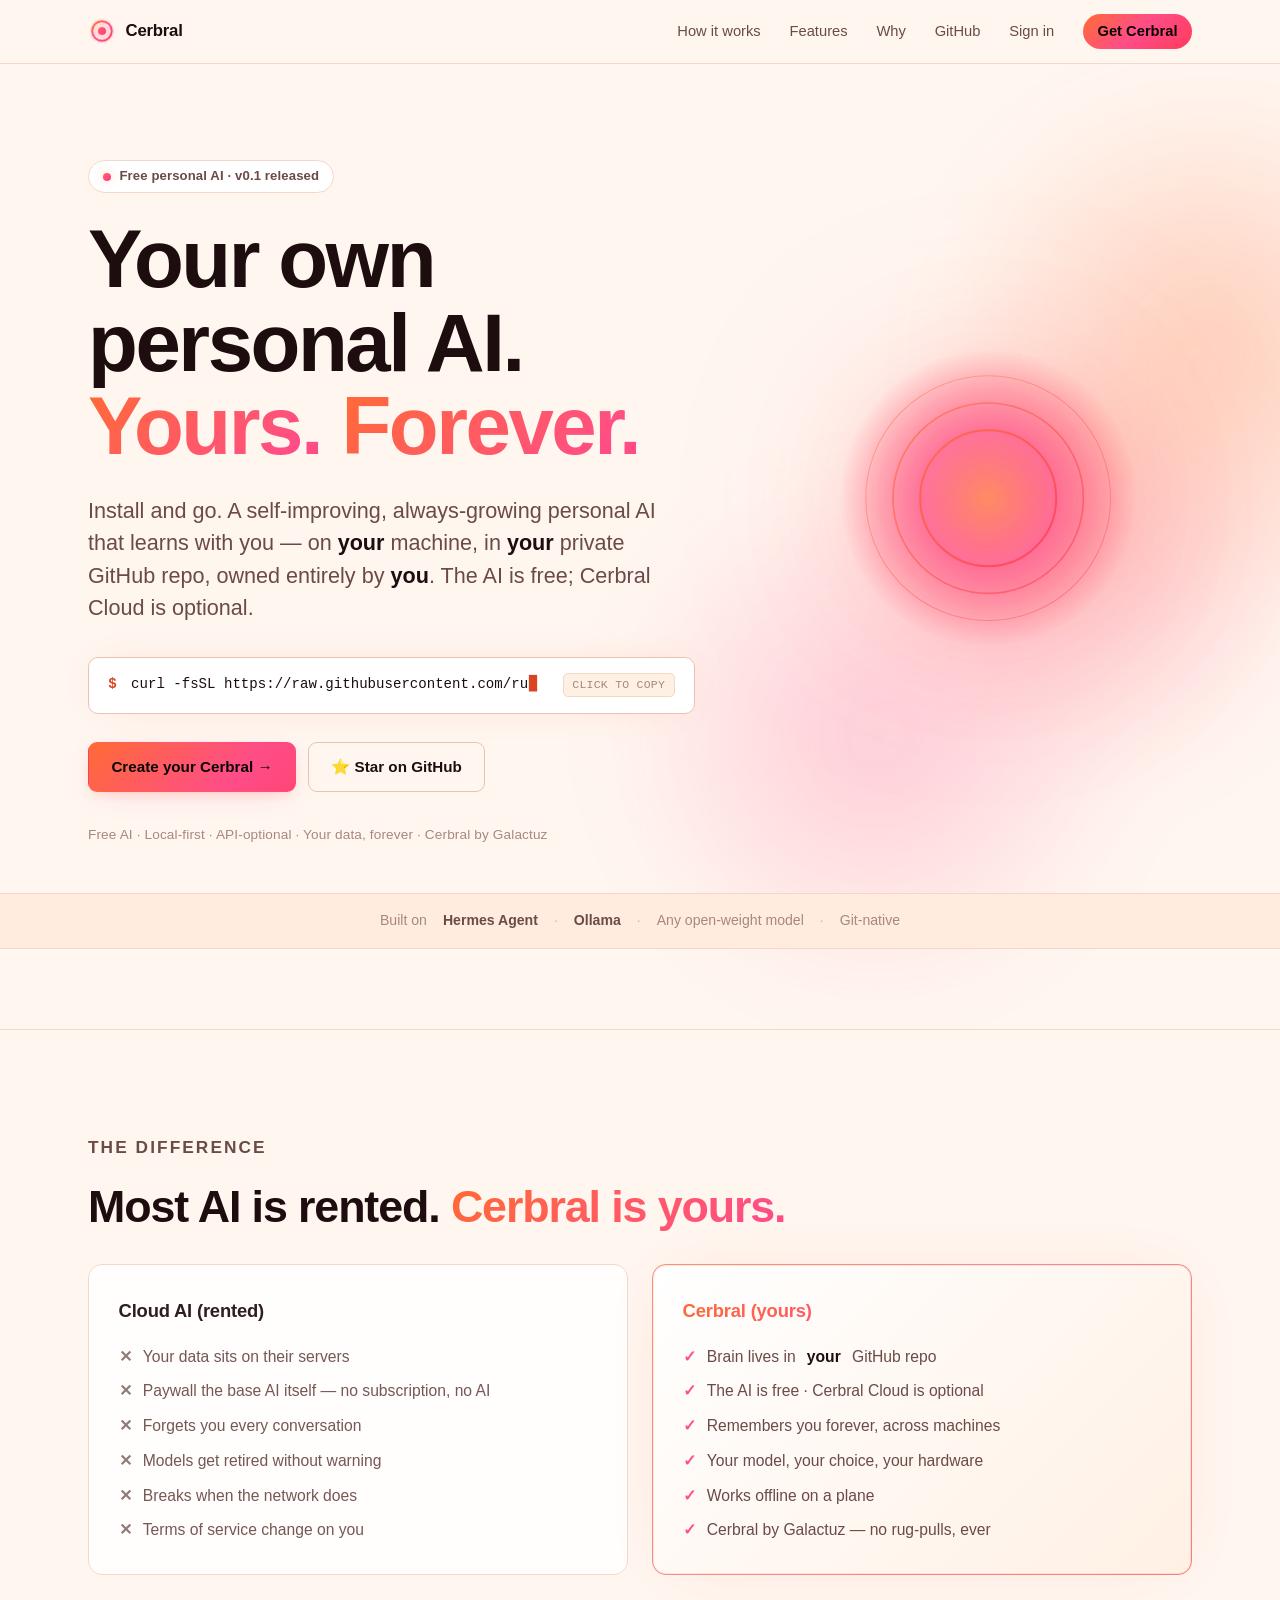
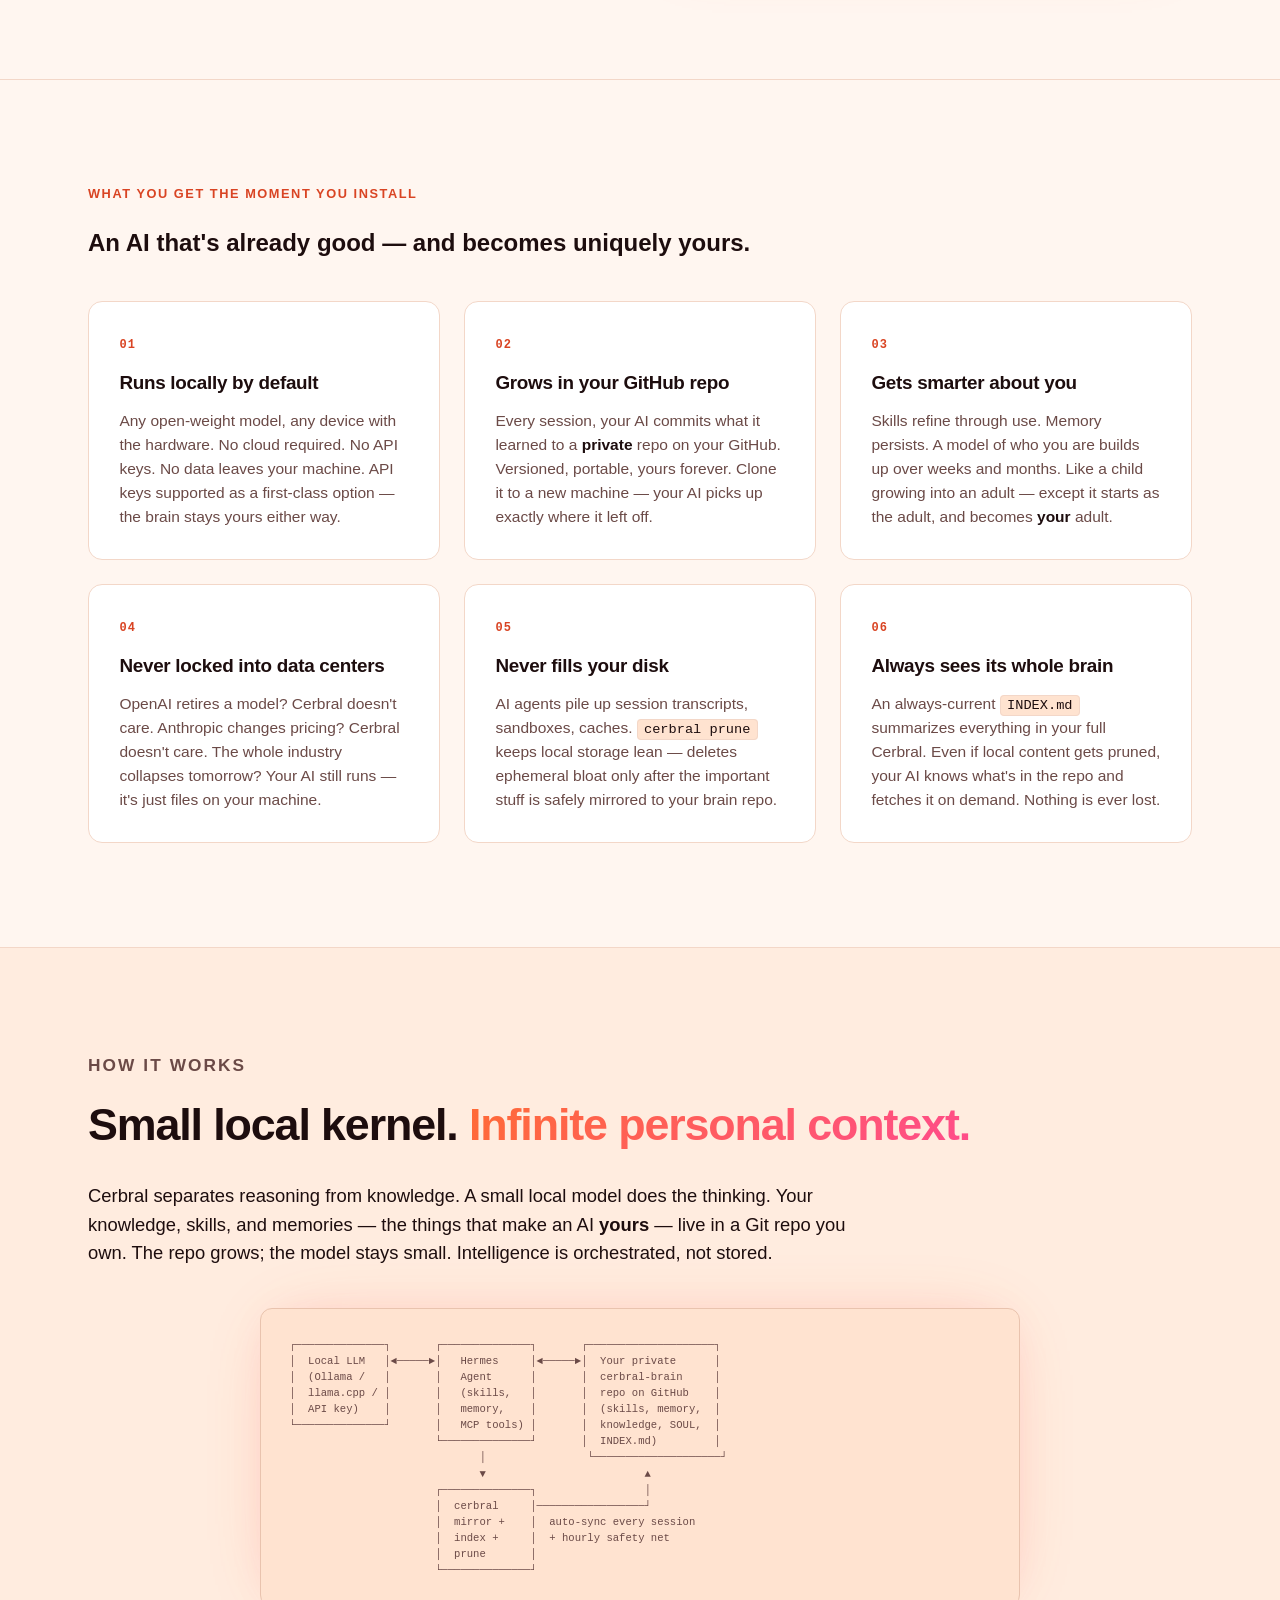
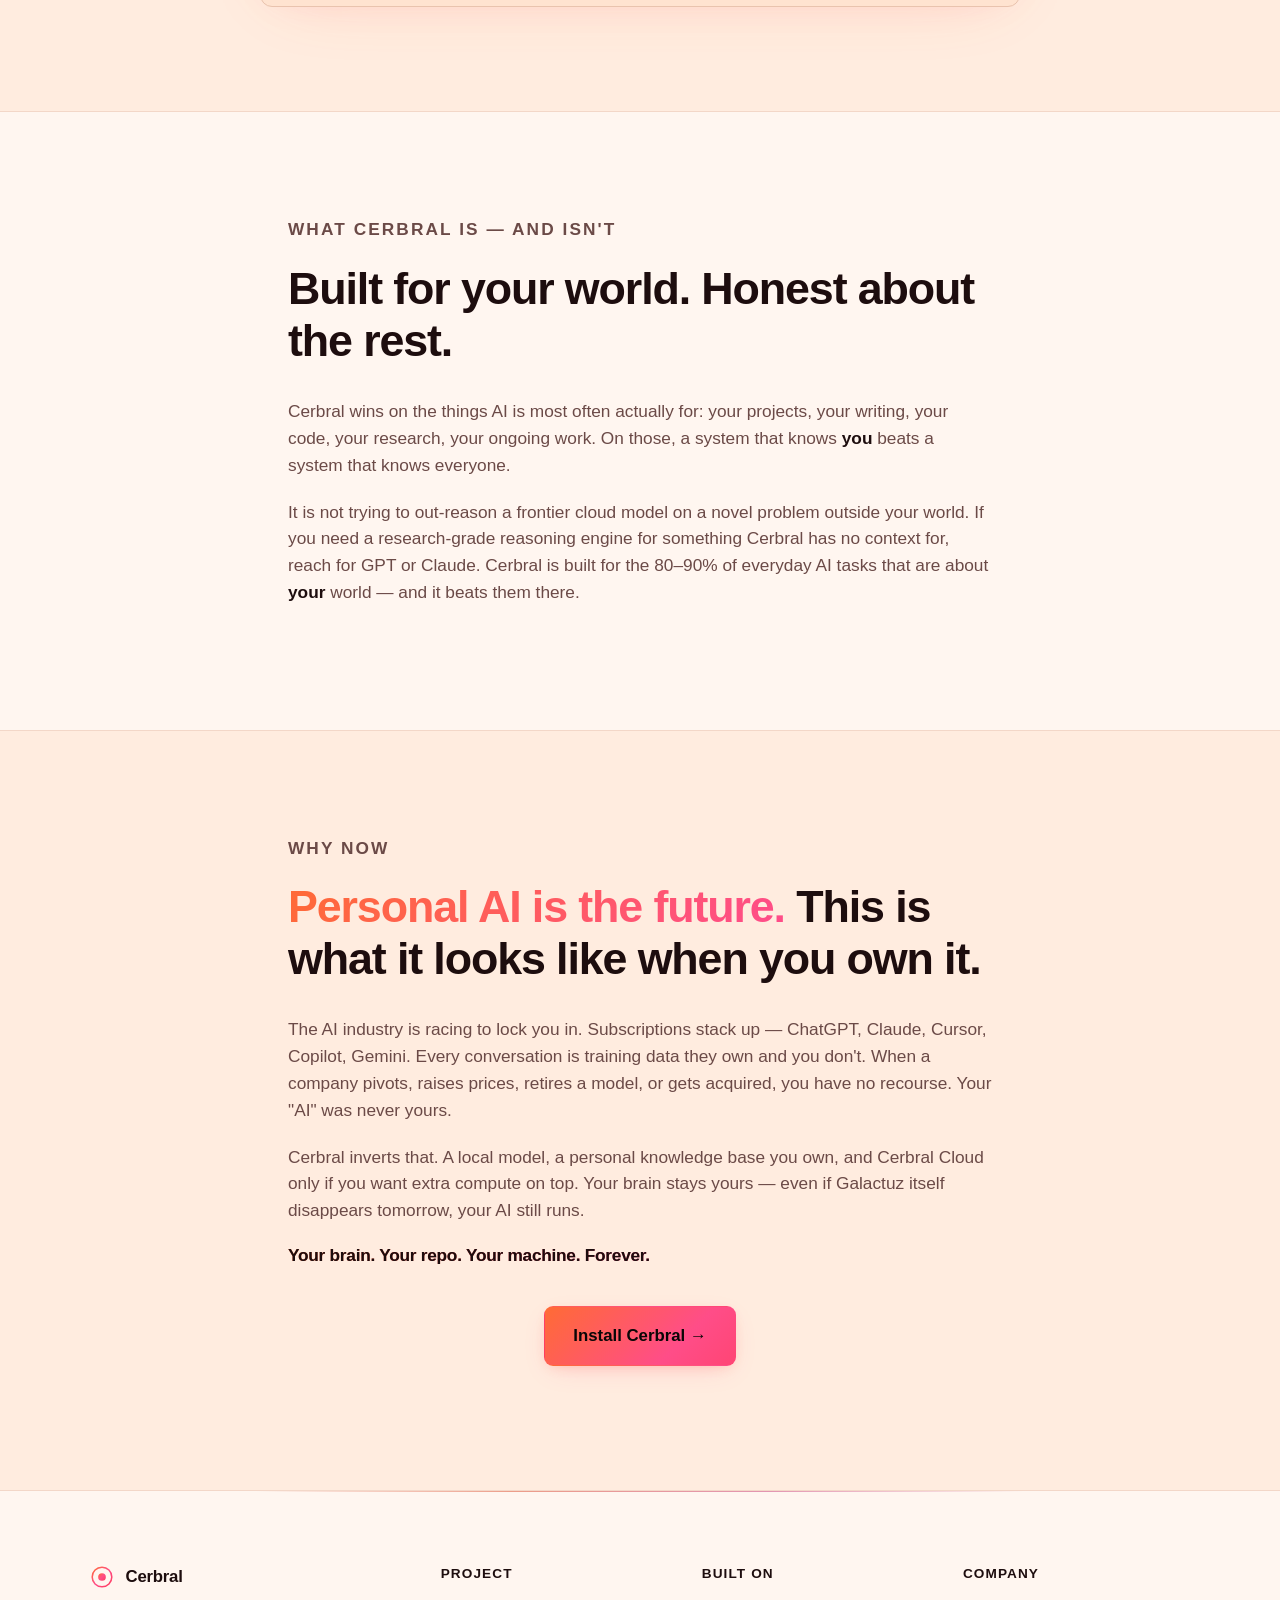
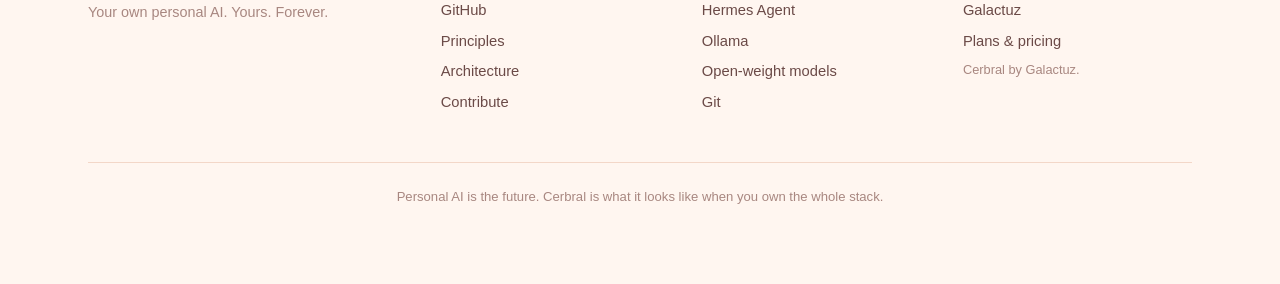
==== commit 0d72f611: "Positioning pivot: Cerbral by Galactuz + real Cerbral Cloud tiers Cerbral is no longer positioned as" ====
--- a/site/index.html
+++ b/site/index.html
@@ -4,10 +4,10 @@
   <meta charset="utf-8">
   <meta name="viewport" content="width=device-width, initial-scale=1">
   <title>Cerbral — Your own personal AI. Yours. Forever.</title>
-  <meta name="description" content="Install and go. An open-source self-improving personal AI that runs on your machine and learns with you — all your data lives in your own GitHub repo. Never locked behind a paywall. Never in a data center.">
+  <meta name="description" content="Install and go. A self-improving personal AI that runs on your machine and learns with you — all your data lives in your own GitHub repo. The AI is free; Cerbral Cloud is optional.">
   <meta name="theme-color" content="#0a0607">
   <meta property="og:title" content="Cerbral — Your own personal AI. Yours. Forever.">
-  <meta property="og:description" content="Install and go. An open-source self-improving personal AI that runs on your machine and learns with you — all your data lives in your own GitHub repo.">
+  <meta property="og:description" content="Install and go. A self-improving personal AI that runs on your machine and learns with you — all your data lives in your own GitHub repo.">
   <meta property="og:type" content="website">
   <meta property="og:url" content="https://cerbral.netlify.app/">
   <link rel="icon" href="data:image/svg+xml,%3Csvg xmlns='http://www.w3.org/2000/svg' viewBox='0 0 100 100'%3E%3Cdefs%3E%3ClinearGradient id='g' x1='0' x2='1' y1='0' y2='1'%3E%3Cstop offset='0%25' stop-color='%23ff6b35'/%3E%3Cstop offset='100%25' stop-color='%23ff3b5c'/%3E%3C/linearGradient%3E%3C/defs%3E%3Ctext y='.9em' font-size='90' fill='url(%23g)'%3E%E2%9C%A6%3C/text%3E%3C/svg%3E">
@@ -52,7 +52,7 @@
       <div class="hero-left">
         <p class="eyebrow">
           <span class="eyebrow-dot"></span>
-          Open-source personal AI · v0.1 released
+          Free personal AI · v0.1 released
         </p>
         <h1>
           Your own personal AI.<br>
@@ -60,9 +60,10 @@
           <span class="accent">Forever.</span>
         </h1>
         <p class="lede">
-          Install and go. A self-improving, always-growing, open-source
-          personal AI that learns with you — on <em>your</em> machine, in
-          <em>your</em> private GitHub repo, owned entirely by <em>you</em>.
+          Install and go. A self-improving, always-growing personal AI
+          that learns with you — on <em>your</em> machine, in
+          <em>your</em> private GitHub repo, owned entirely by
+          <em>you</em>. The AI is free; Cerbral Cloud is optional.
         </p>
         <div class="install-wrap">
           <div class="install-code" id="installCode" role="button" tabindex="0" aria-label="Click to copy install command">
@@ -76,7 +77,7 @@
           <a class="btn ghost" href="https://github.com/rumizenzz/cerbral">⭐ Star on GitHub</a>
         </p>
         <p class="meta">
-          Open-source · MIT licensed · Local-first · API-optional · Your data, forever
+          Free AI · Local-first · API-optional · Your data, forever · Cerbral by Galactuz
         </p>
       </div>
       <div class="hero-right">
@@ -124,7 +125,7 @@
           <h3>Cloud AI (rented)</h3>
           <ul>
             <li><span class="x">✕</span> Your data sits on their servers</li>
-            <li><span class="x">✕</span> Subscriptions, rate limits, paywalls</li>
+            <li><span class="x">✕</span> Paywall the base AI itself — no subscription, no AI</li>
             <li><span class="x">✕</span> Forgets you every conversation</li>
             <li><span class="x">✕</span> Models get retired without warning</li>
             <li><span class="x">✕</span> Breaks when the network does</li>
@@ -135,11 +136,11 @@
           <h3>Cerbral (yours)</h3>
           <ul>
             <li><span class="check">✓</span> Brain lives in <em>your</em> GitHub repo</li>
-            <li><span class="check">✓</span> Zero subscriptions, zero rate limits</li>
+            <li><span class="check">✓</span> The AI is free · Cerbral Cloud is optional</li>
             <li><span class="check">✓</span> Remembers you forever, across machines</li>
             <li><span class="check">✓</span> Your model, your choice, your hardware</li>
             <li><span class="check">✓</span> Works offline on a plane</li>
-            <li><span class="check">✓</span> MIT licensed — no rug-pulls, ever</li>
+            <li><span class="check">✓</span> Cerbral by Galactuz — no rug-pulls, ever</li>
           </ul>
         </div>
       </div>
@@ -237,7 +238,7 @@
   <section class="section dark" id="why">
     <div class="container narrow">
       <p class="section-eyebrow">Why now</p>
-      <h2><span class="accent">Open-source AI is the future.</span> This is what it looks like.</h2>
+      <h2><span class="accent">Personal AI is the future.</span> This is what it looks like when you own it.</h2>
       <p>
         The AI industry is racing to lock you in. Subscriptions stack up —
         ChatGPT, Claude, Cursor, Copilot, Gemini. Every conversation is
@@ -246,10 +247,10 @@
         Your "AI" was never yours.
       </p>
       <p>
-        Cerbral inverts that. A local model, an open ecosystem, a
-        personal knowledge base you own. No account. No permission. No one
-        in the middle. Your brain stays yours — even if this project itself
-        disappears tomorrow, your AI still runs.
+        Cerbral inverts that. A local model, a personal knowledge base
+        you own, and Cerbral Cloud only if you want extra compute on top.
+        Your brain stays yours — even if Galactuz itself disappears
+        tomorrow, your AI still runs.
       </p>
       <p class="tagline">
         <strong>Your brain. Your repo. Your machine. Forever.</strong>
@@ -289,13 +290,14 @@
           <a href="https://git-scm.com">Git</a>
         </div>
         <div class="footer-col">
-          <h4>License</h4>
-          <a href="https://github.com/rumizenzz/cerbral/blob/main/LICENSE">MIT</a>
-          <p class="small">No rug-pulls. Ever.</p>
+          <h4>Company</h4>
+          <a href="https://galactuz.com">Galactuz</a>
+          <a href="#plans">Plans &amp; pricing</a>
+          <p class="small">Cerbral by Galactuz.</p>
         </div>
       </div>
       <p class="footer-bottom small">
-        Open-source AI is the future. Cerbral is what it looks like when you own the whole stack.
+        Personal AI is the future. Cerbral is what it looks like when you own the whole stack.
       </p>
     </div>
   </footer>
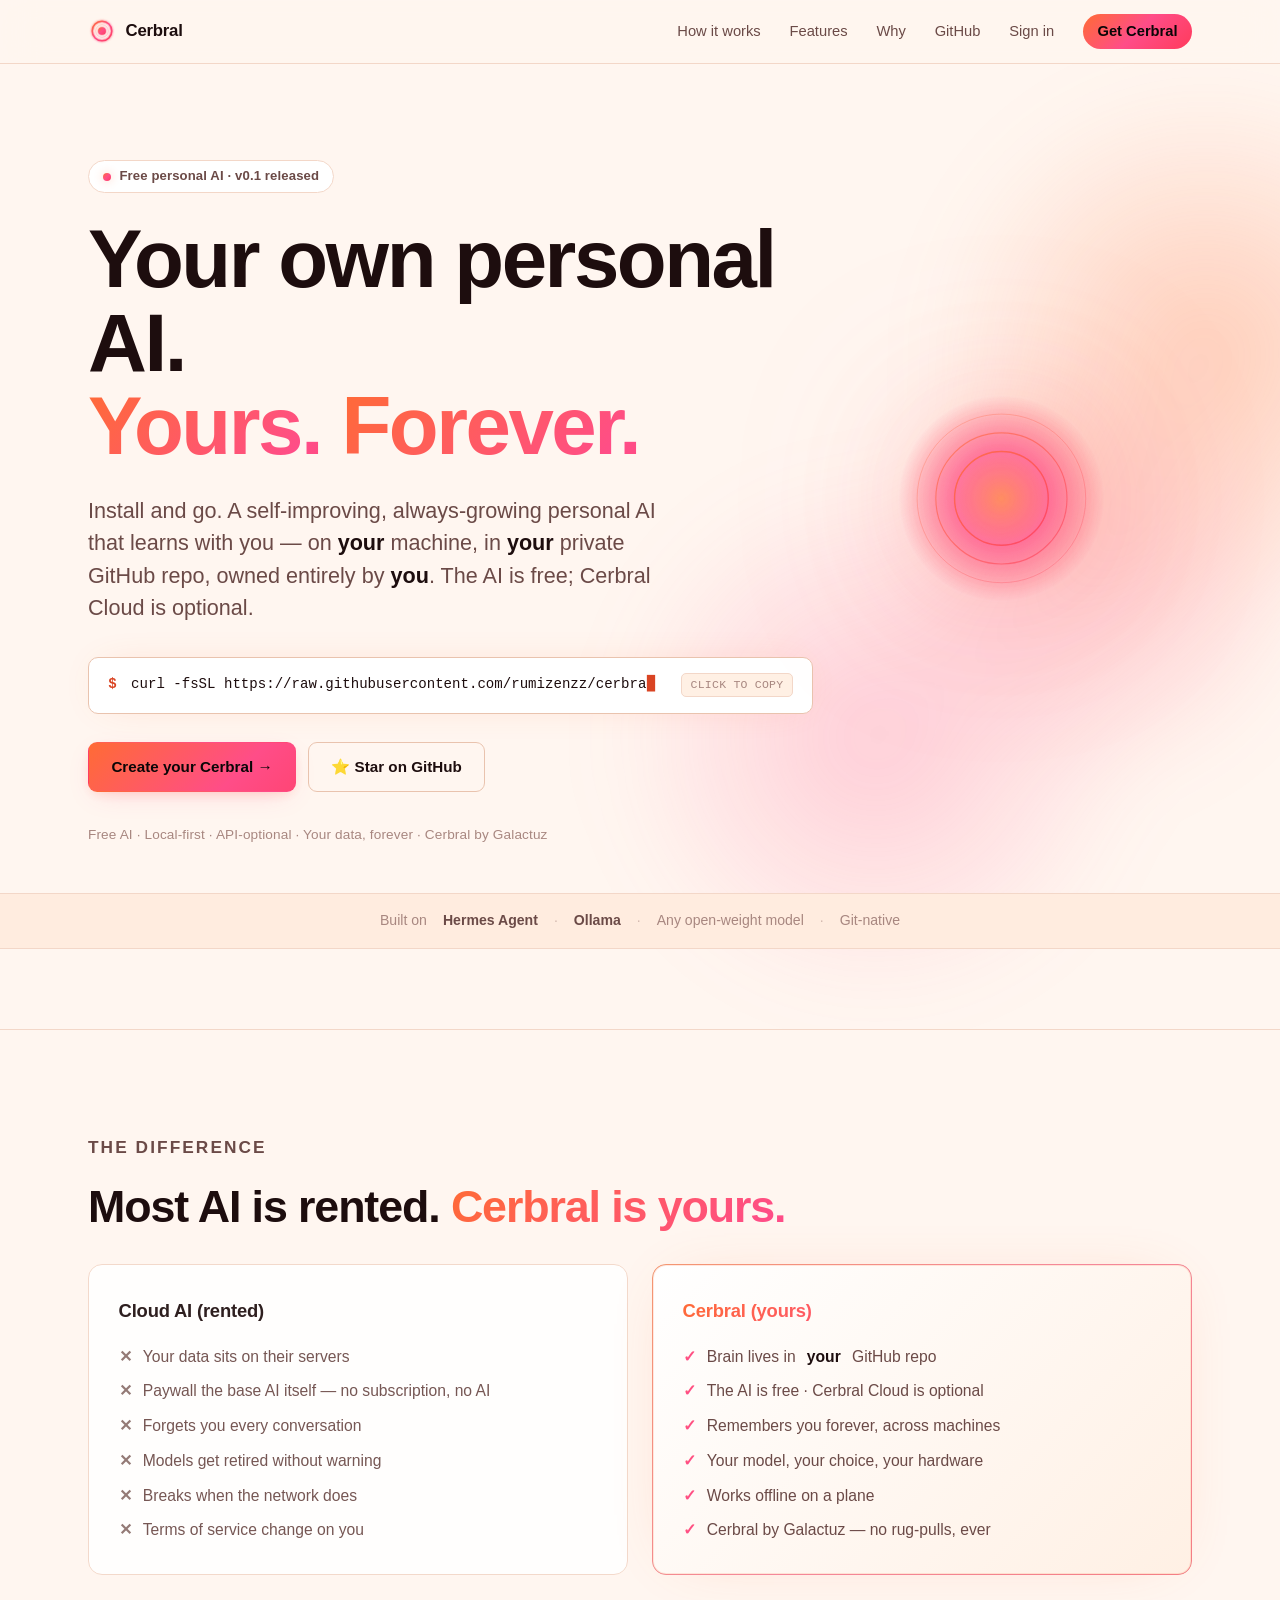
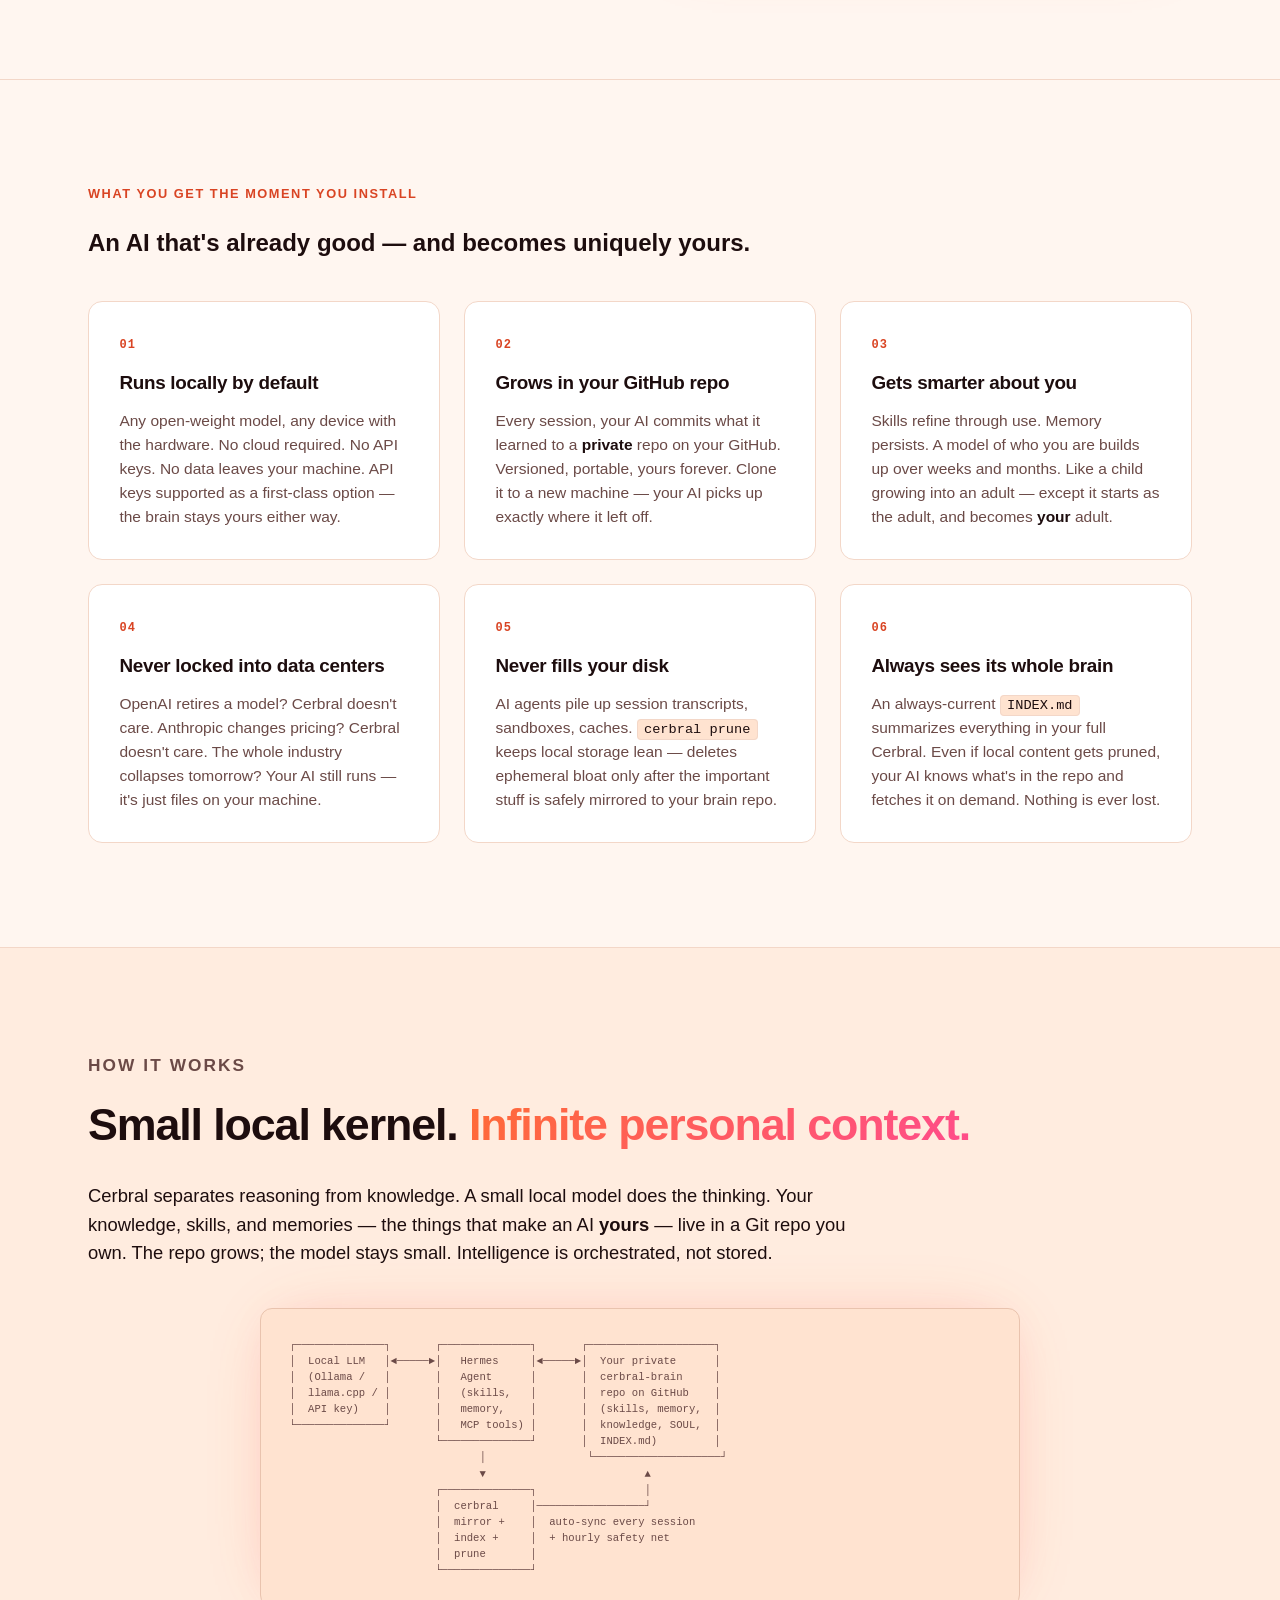
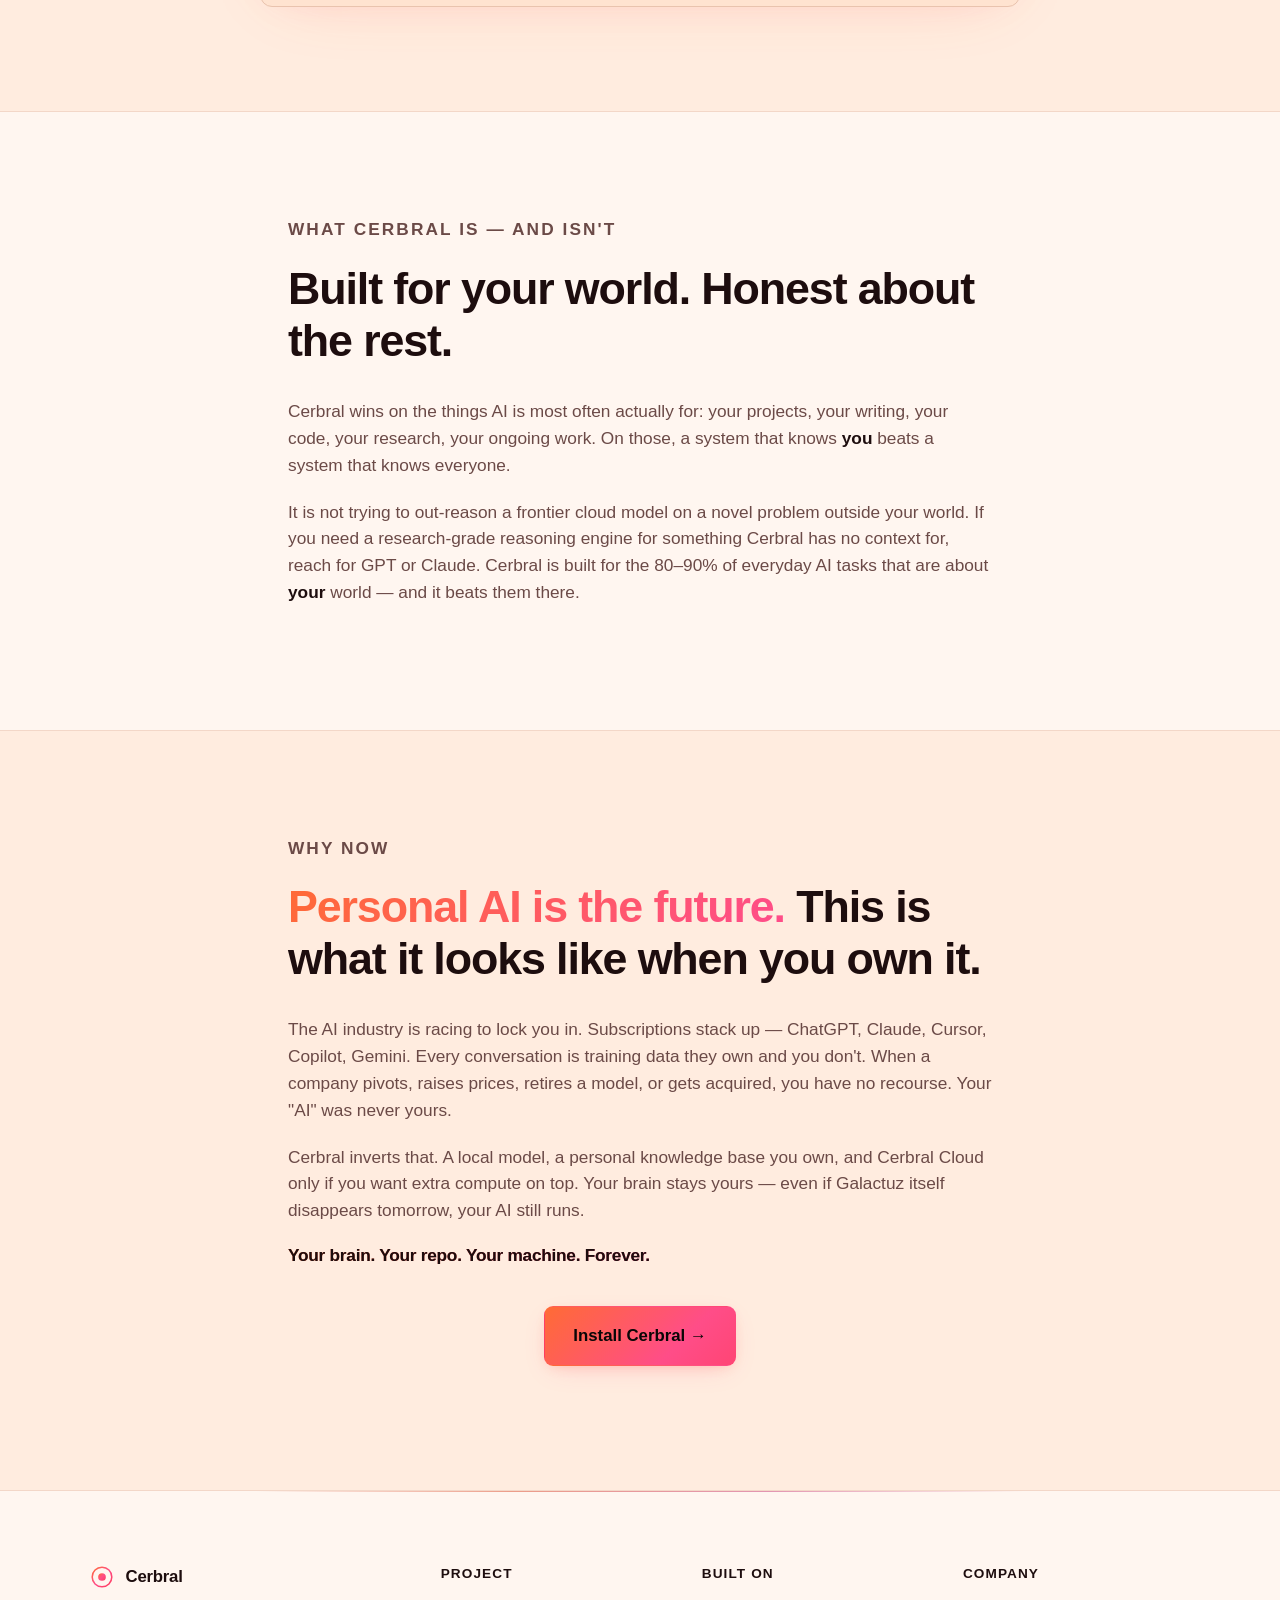
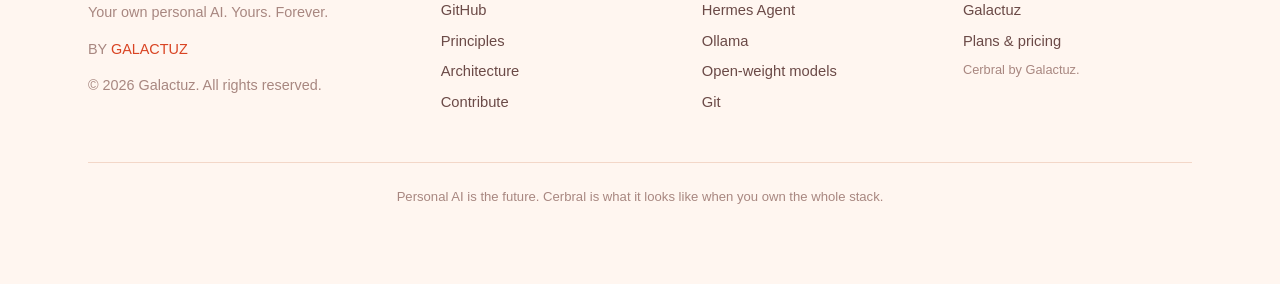
==== commit ed17a5ff: "Public: Galactuz identity cleanup — remove all open-source phrasing + BY GALACTUZ footer Finishes th" ====
--- a/site/index.html
+++ b/site/index.html
@@ -274,6 +274,8 @@
             <span>Cerbral</span>
           </a>
           <p class="small">Your own personal AI. Yours. Forever.</p>
+          <p class="footer-bigby">BY <a href="https://galactuz.com">GALACTUZ</a></p>
+          <p class="small copyright">© 2026 Galactuz. All rights reserved.</p>
         </div>
         <div class="footer-col">
           <h4>Project</h4>
